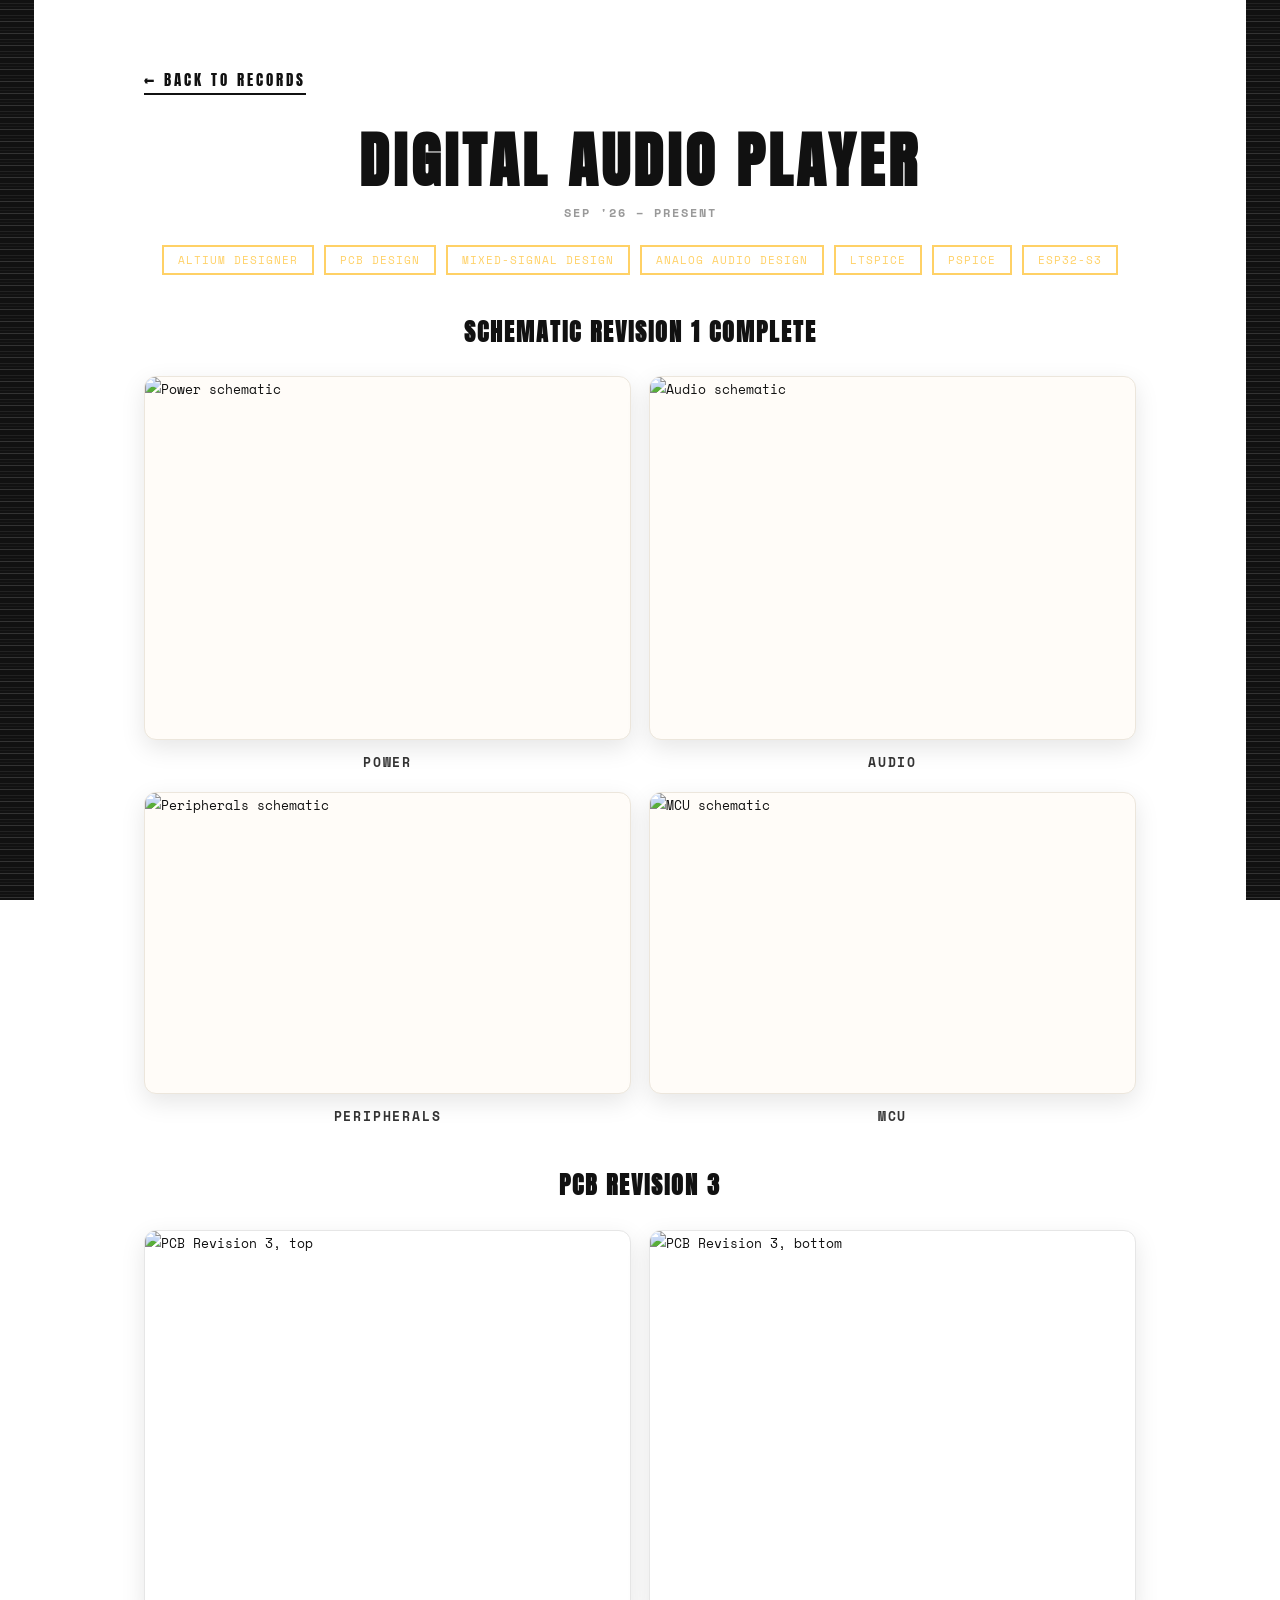
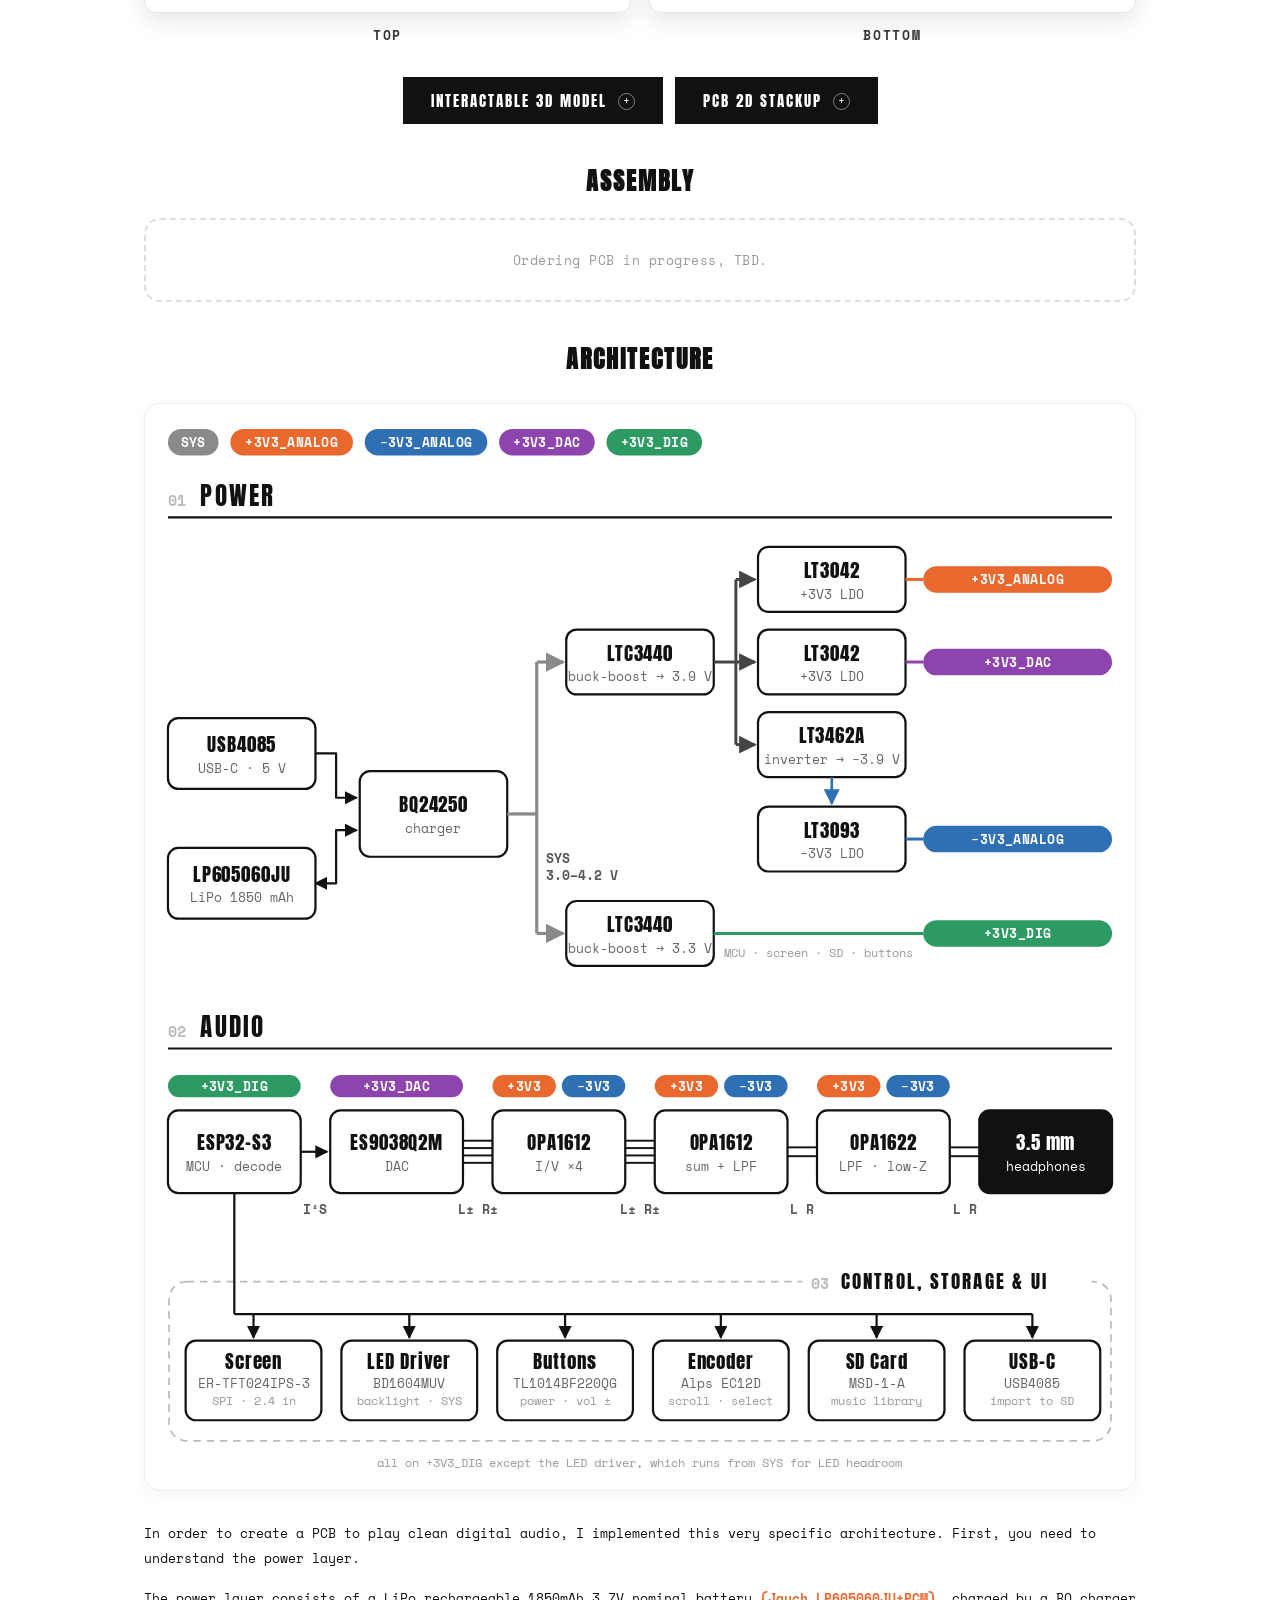
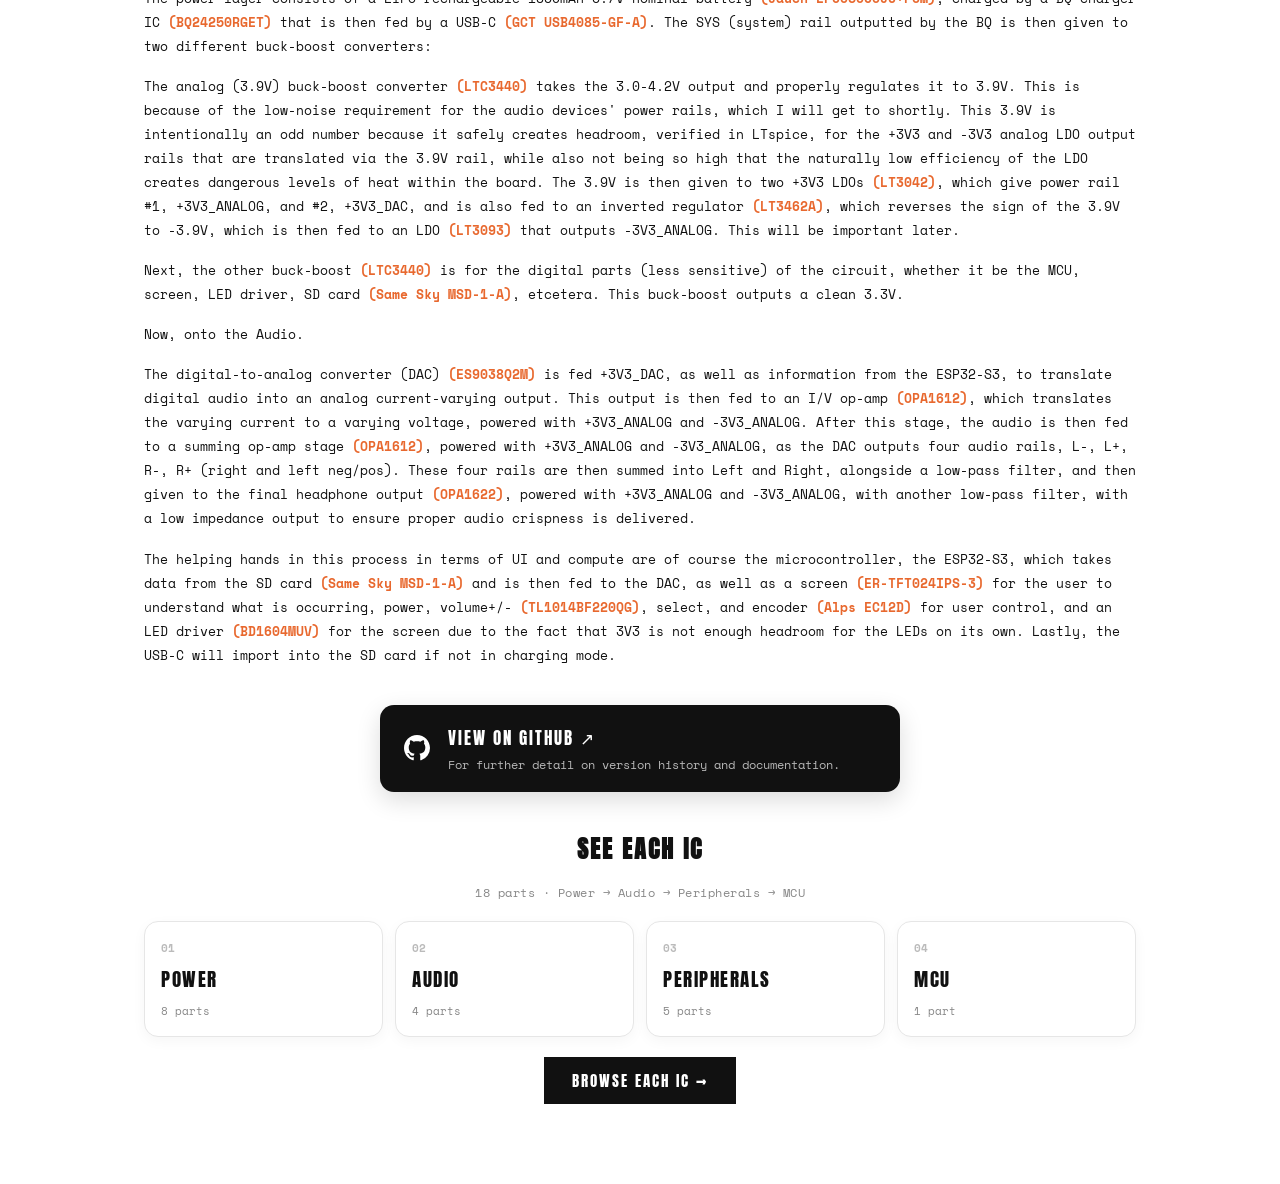
==== digital-audio-player/index.html @ 3ea18590 "Lead the shelf with the Digital Audio Player and update its cover Co-Authored-By: Claude Opus 5.5 (1" ====
<!DOCTYPE html>
<html lang="en">
<head>
<meta charset="UTF-8">
<meta name="viewport" content="width=device-width, initial-scale=1.0">
<title>Digital Audio Player - Alexander Loker</title>
<meta name="description" content="A portable digital audio player designed from scratch: ESP32-S3, ES9038Q2M DAC, discrete analog output stage and a low-noise power tree. Schematic Revision 1 complete.">
<link rel="canonical" href="https://alexloker.com/digital-audio-player">
<meta property="og:type" content="article">
<meta property="og:title" content="Digital Audio Player - Alexander Loker">
<meta property="og:description" content="A portable digital audio player designed from scratch: ESP32-S3, ES9038Q2M DAC, discrete analog output stage and a low-noise power tree. Schematic Revision 1 complete.">
<meta property="og:url" content="https://alexloker.com/digital-audio-player">
<meta property="og:image" content="https://i.imgur.com/CWnLuuk.png">
<meta name="twitter:card" content="summary_large_image">
<link rel="preconnect" href="https://fonts.googleapis.com">
<link rel="preconnect" href="https://fonts.gstatic.com" crossorigin>
<link rel="preconnect" href="https://i.imgur.com">
<link href="https://fonts.googleapis.com/css2?family=Anton&family=Space+Mono:wght@400;700&display=swap" rel="stylesheet">
<link rel="stylesheet" href="/assets/styles.css">
<script defer src="/_vercel/insights/script.js"></script>
<script defer src="/_vercel/speed-insights/script.js"></script>
</head>

<body>
<div class="detail-groove-left"><div class="groove-strip"></div></div>
<div class="detail-groove-right"><div class="groove-strip"></div></div>

<main class="detail-content" id="detail-inner"></main>

<script src="/assets/projects.js"></script>
<script src="/assets/site.js"></script>
<script>renderProjectPage('digital-audio-player');</script>
</body>
</html>
---- assets/styles.css ----
*{margin:0;padding:0;box-sizing:border-box}
  body{background:#fff;font-family:'Space Mono',monospace;overflow-x:hidden}

  /* INTRO */
  #intro-overlay{
    position:fixed;inset:0;z-index:9999;background:#fff;
    display:flex;align-items:center;justify-content:center;overflow:hidden;
    transition:opacity 1.2s ease;
  }
  #intro-overlay.gone{opacity:0;pointer-events:none}

  .crate{
    width:300px;height:200px;position:absolute;top:-350px;
    animation:crateFall 1.1s cubic-bezier(.6,0,.9,.4) forwards;
  }
  .crate-body{
    width:100%;height:100%;border-radius:3px;
    display:flex;align-items:flex-end;justify-content:center;
    position:relative;overflow:hidden;
    background:#1a1a1a;
    border:3px solid #333;
    box-shadow:
      inset 0 0 20px rgba(0,0,0,0.5),
      0 8px 30px rgba(0,0,0,0.6);
  }
  .crate-body::before{
    content:'PORTFOLIO';font-family:'Anton',sans-serif;font-size:18px;
    color:rgba(255,255,255,0.5);letter-spacing:6px;z-index:2;
    padding-bottom:25px;
    text-shadow:0 1px 3px rgba(0,0,0,0.5);
  }
  .crate-spines{
    position:absolute;top:8px;left:8px;right:8px;bottom:55%;
    display:flex;gap:1px;align-items:stretch;z-index:1;
  }
  .crate-spine{
    border-radius:1px 1px 0 0;
    box-shadow:inset -1px 0 0 rgba(0,0,0,0.2), inset 1px 0 0 rgba(255,255,255,0.05);
  }

  @keyframes crateFall{0%{top:-350px;transform:rotate(-2deg)}65%{top:calc(50% - 100px);transform:rotate(0)}75%{top:calc(50% - 115px);transform:rotate(1deg)}85%{top:calc(50% - 100px);transform:rotate(-.5deg)}100%{top:calc(50% - 100px);transform:rotate(0)}}
  .crate.break .crate-body{animation:crateBreak .5s ease forwards}
  @keyframes crateBreak{0%{transform:scale(1);opacity:1}30%{transform:scale(1.05)}100%{transform:scale(1.3) rotate(3deg);opacity:0}}
  .intro-vinyl{position:absolute;width:140px;height:140px;opacity:0;border-radius:50%}
  .intro-vinyl:nth-child(2).fly{animation:ivFly1 .85s cubic-bezier(.25,.46,.45,.94) forwards}
  .intro-vinyl:nth-child(3).fly{animation:ivFly2 .85s cubic-bezier(.25,.46,.45,.94) .04s forwards}
  .intro-vinyl:nth-child(4).fly{animation:ivFly3 .85s cubic-bezier(.25,.46,.45,.94) .08s forwards}
  @keyframes ivFly1{0%{opacity:0;transform:translate(0,0) rotate(0) scale(.2)}100%{opacity:1;transform:translate(-170px,0) rotate(600deg) scale(1)}}
  @keyframes ivFly2{0%{opacity:0;transform:translate(0,0) rotate(0) scale(.2)}100%{opacity:1;transform:translate(0,-20px) rotate(-500deg) scale(1)}}
  @keyframes ivFly3{0%{opacity:0;transform:translate(0,0) rotate(0) scale(.2)}100%{opacity:1;transform:translate(170px,0) rotate(450deg) scale(1)}}

  /* MAIN */
  #main-site{opacity:0;transition:opacity 1s ease;min-height:100vh}
  #main-site.visible{opacity:1}

  .header{padding:30px 60px 12px;position:relative}
  .resume-link{
    display:inline-block;font-family:'Anton',sans-serif;
    font-size:clamp(12px,1.4vw,16px);color:#FF6B35;text-decoration:none;
    letter-spacing:3px;text-transform:uppercase;border:2px solid #FF6B35;
    padding:5px 16px;margin-bottom:14px;transition:all .3s ease;
  }
  .resume-link:hover{background:#FF6B35;color:#fff}
  /* The gallery button IS the IC (U1): fixed box so the SVG footprint aligns to its edges */
  .ic-module{position:absolute;top:30px;right:60px;z-index:5}
  .pcb-gallery-btn{
    position:relative;z-index:2;
    width:170px;height:34px;padding:0;
    display:flex;align-items:center;justify-content:center;
    font-family:'Anton',sans-serif;font-size:15px;
    color:#111;background:#fff;
    letter-spacing:3px;text-transform:uppercase;border:2px solid #111;
    cursor:pointer;transition:all .3s ease;
  }
  .pcb-gallery-btn:hover{background:#111;color:#fff}

  /* Board fragment: bus routing, connector, passives */
  /* temporarily hidden - delete this one line to bring the traces back */
  .pcb-deco{display:none}
  .pcb-deco{
    position:absolute;left:-280px;top:-20px;z-index:1;
    color:#d6c098;pointer-events:none;
    transition:color .35s ease;
  }
  .pcb-deco .silk{
    font-family:'Space Mono',monospace;font-size:7px;
    letter-spacing:.5px;fill:currentColor;
  }
  .ic-module:hover .pcb-deco{color:#a3762f}
  @media(max-width:1150px){.pcb-deco{display:none}}
  @media(max-width:680px){.ic-module{position:static;margin:14px 0 20px}}

  /* INTERNSHIP STRIP */
  /* name on the left, internship chips alongside it on the right */
  .header-row{display:flex;align-items:flex-start;justify-content:space-between;gap:18px 36px}
  .header-titles{flex:1 1 auto;min-width:0}
  /* six across beside the name; a tidy 3 + 3 block once space runs short */
  .internship-strip{display:grid;grid-template-columns:repeat(6,auto);gap:14px;margin:0;flex:0 0 auto;padding-top:4px}
  @media(max-width:1360px){.internship-strip{grid-template-columns:repeat(3,auto)}}
  @media(max-width:1000px){
    .header-row{display:block}
    .internship-strip{justify-content:start;padding-top:0;margin-top:20px}
  }
  .internship-item{display:flex;flex-direction:column;align-items:center;gap:6px}
  .internship-chip{
    width:64px;height:64px;border-radius:10px;background:#111;
    display:flex;align-items:center;justify-content:center;
    box-shadow:0 4px 12px rgba(0,0,0,.15);
  }
  .internship-chip.empty{background:none;border:2px dashed #ddd;box-shadow:none}
  .internship-logo{width:68%;height:auto;display:block}
  .internship-label{font-family:'Space Mono',monospace;font-size:9px;color:#888;letter-spacing:1px;text-transform:uppercase;white-space:nowrap;height:11px}
  @media(max-width:680px){.internship-chip{width:50px;height:50px;border-radius:8px}}

  .name{
    font-family:'Anton',sans-serif;font-size:clamp(48px,8vw,100px);
    color:#F5C518;letter-spacing:4px;text-transform:uppercase;line-height:1;white-space:nowrap;
    text-shadow:2px 2px 0 rgba(0,0,0,.07);
  }
  .subtitle{font-size:clamp(11px,1.5vw,16px);color:#444;margin-top:8px;letter-spacing:1.5px;font-weight:700}

  /* VINYL ROW - album sleeves with the record tucked inside */
  .vinyl-section{display:flex;justify-content:center;padding:60px 20px 60px}
  .vinyl-row{
    --sleeve:250px;                    /* cover size */
    --slide:150px;                     /* how far the record slides out on hover */
    --disc:calc(var(--sleeve)*.9);
    --cue:calc(var(--sleeve)*.12);   /* caption strip under each cover */
    display:flex;gap:36px 34px;align-items:flex-start;justify-content:center;flex-wrap:wrap;
    max-width:100%;
    /* every row ends with one empty slide-out slot, so nudge the covers back to optical centre.
       transform, not margin, so it cannot change wrapping or overflow */
    transform:translateX(calc(var(--slide) / 2));
  }
  /* the wrap permanently reserves the slide-out room, so neighbours never shift or collide mid-animation */
  .vinyl-wrap{position:relative;width:calc(var(--sleeve) + var(--slide));height:calc(var(--sleeve) + var(--cue));pointer-events:none}
  .vinyl-wrap:hover{z-index:10}
  .sleeve-box{position:absolute;left:0;top:0;width:var(--sleeve);height:var(--sleeve);z-index:3}

  /* THE RECORD - slides out from behind the sleeve on hover, click it to open the project */
  .disc-slide{
    position:absolute;z-index:1;pointer-events:auto;cursor:pointer;
    top:calc((var(--sleeve) - var(--disc))/2);left:calc((var(--sleeve) - var(--disc))/2);
    width:var(--disc);height:var(--disc);
    transform:translateX(0);
    transition:transform 1.15s cubic-bezier(.22,.62,.28,1);
  }
  .vinyl-wrap:hover .disc-slide,.vinyl-wrap.is-hovered .disc-slide{transform:translateX(var(--slide))}
  .disc-cue{
    position:absolute;left:0;top:var(--sleeve);width:var(--sleeve);height:var(--cue);
    display:flex;align-items:center;justify-content:center;
    font-family:'Space Mono',monospace;font-size:calc(var(--sleeve)*.038);letter-spacing:2px;
    text-transform:uppercase;color:#a5a5a5;pointer-events:none;
    transition:color .35s ease;
  }
  .vinyl-wrap:hover .disc-cue,.vinyl-wrap.is-hovered .disc-cue{color:#111}

  /* SLEEVE - shared parts */
  .sleeve{
    position:absolute;inset:0;overflow:hidden;pointer-events:auto;cursor:pointer;
    background:#EFE9DE;
    box-shadow:0 10px 26px rgba(0,0,0,.2),0 2px 6px rgba(0,0,0,.12),inset 0 0 0 1px rgba(0,0,0,.14);
    transition:transform .5s cubic-bezier(.22,.61,.36,1),box-shadow .5s ease;
  }
  .vinyl-wrap:hover .sleeve,.vinyl-wrap.is-hovered .sleeve{transform:translateY(-7px);box-shadow:0 20px 42px rgba(0,0,0,.3),0 3px 10px rgba(0,0,0,.16),inset 0 0 0 1px rgba(0,0,0,.16)}
  /* the cover and the record are both links to the project's own page */
  .sleeve,.disc-slide{text-decoration:none;color:inherit}
  .sleeve:focus-visible,.disc-slide:focus-visible{outline:3px solid #FF6B35;outline-offset:4px}
  .sleeve>*{position:absolute}
  .sleeve-art{background-color:#141414;background-size:cover;background-position:center;z-index:1}
  .sleeve-plate{display:flex;flex-direction:column;z-index:3}
  .sleeve-title{font-family:'Anton',sans-serif;text-transform:uppercase;line-height:.95;letter-spacing:.5px;font-size:calc(var(--sleeve)*.1);color:var(--ink);text-shadow:var(--ink-shadow)}
  .sleeve-meta{display:flex;align-items:baseline;gap:.5em;font-family:'Space Mono',monospace;text-transform:uppercase;letter-spacing:1.6px;font-size:calc(var(--sleeve)*.035);color:var(--ink-soft);text-shadow:var(--ink-shadow)}
  .sleeve-date{font-size:inherit;letter-spacing:inherit;white-space:nowrap}
  .sleeve-cat{z-index:4;font-family:'Space Mono',monospace;text-transform:uppercase;font-size:calc(var(--sleeve)*.031);letter-spacing:1.2px;color:var(--ink-faint);text-shadow:var(--ink-shadow)}
  .sleeve-grain{inset:0;z-index:5;pointer-events:none;opacity:.3;mix-blend-mode:multiply;background-image:url("data:image/svg+xml,%3Csvg viewBox='0 0 256 256' xmlns='http://www.w3.org/2000/svg'%3E%3Cfilter id='n'%3E%3CfeTurbulence type='fractalNoise' baseFrequency='0.85' numOctaves='4' stitchTiles='stitch'/%3E%3C/filter%3E%3Crect width='100%25' height='100%25' filter='url(%23n)' opacity='0.55'/%3E%3C/svg%3E");background-size:150px 150px}
  .sleeve-gloss{
    inset:0;z-index:6;pointer-events:none;
    background:
      linear-gradient(90deg,rgba(0,0,0,.3) 0,rgba(0,0,0,.1) 2.5%,rgba(255,255,255,.07) 6%,rgba(0,0,0,0) 15%),
      linear-gradient(270deg,rgba(0,0,0,.18) 0,rgba(0,0,0,0) 7%),
      linear-gradient(180deg,rgba(255,255,255,.05),rgba(0,0,0,.07));
  }

  /* Every cover is the photograph, full bleed. The type sits over it on a soft
     scrim, always in the lower part of the frame so it stays clear of the
     WET / *WIP corner badges and keeps the image itself unobstructed. */
  .sleeve-art{inset:0}
  .sleeve{
    --ink:#fff;--ink-soft:rgba(255,255,255,.88);--ink-faint:rgba(255,255,255,.74);
    --ink-shadow:0 1px 12px rgba(0,0,0,.55);
    --scrim-bottom:linear-gradient(to top,rgba(0,0,0,.9) 0%,rgba(0,0,0,.74) 30%,rgba(0,0,0,.32) 55%,rgba(0,0,0,0) 80%);
    --scrim-left:linear-gradient(to right,rgba(0,0,0,.9) 0%,rgba(0,0,0,.56) 42%,rgba(0,0,0,0) 80%);
    --scrim-centre:linear-gradient(to top,rgba(0,0,0,0) 20%,rgba(0,0,0,.72) 34%,rgba(0,0,0,.72) 62%,rgba(0,0,0,0) 76%);
  }
  .sleeve.tone-light{
    --ink:#131313;--ink-soft:rgba(0,0,0,.7);--ink-faint:rgba(0,0,0,.5);
    --ink-shadow:0 1px 10px rgba(255,255,255,.7);
    --scrim-bottom:linear-gradient(to top,rgba(255,255,255,.94) 0%,rgba(255,255,255,.82) 30%,rgba(255,255,255,.38) 55%,rgba(255,255,255,0) 80%);
    --scrim-left:linear-gradient(to right,rgba(255,255,255,.94) 0%,rgba(255,255,255,.62) 42%,rgba(255,255,255,0) 80%);
    --scrim-centre:linear-gradient(to top,rgba(255,255,255,0) 20%,rgba(255,255,255,.86) 34%,rgba(255,255,255,.86) 62%,rgba(255,255,255,0) 76%);
  }

  /* 1 - lower left */
  .sv-block .sleeve-plate{left:0;right:0;bottom:0;padding:30% 8% 7%;justify-content:flex-end;align-items:flex-start;gap:.45em;background:var(--scrim-bottom)}
  .sv-block .sleeve-title{font-size:calc(var(--sleeve)*.112);border-left:calc(var(--sleeve)*.015) solid var(--c);padding-left:.26em}
  .sv-block .sleeve-cat{bottom:7.4%;right:7%}

  /* 2 - lower right */
  .sv-window .sleeve-plate{left:0;right:0;bottom:0;padding:30% 8% 7%;justify-content:flex-end;align-items:flex-end;text-align:right;gap:.45em;background:var(--scrim-bottom)}
  .sv-window .sleeve-title{font-size:calc(var(--sleeve)*.105);border-right:calc(var(--sleeve)*.015) solid var(--c);padding-right:.26em}
  .sv-window .sleeve-cat{bottom:7.4%;left:7%}

  /* 3 - lower centre */
  .sv-split .sleeve-plate{left:0;right:0;bottom:0;padding:32% 8% 7.5%;justify-content:flex-end;align-items:center;text-align:center;gap:.5em;background:var(--scrim-bottom)}
  .sv-split .sleeve-title{font-size:calc(var(--sleeve)*.1)}
  .sv-split .sleeve-cat{bottom:7.5%;right:7%}

  /* 4 - struck across the middle */
  .sv-band .sleeve-plate{inset:0;padding:14% 9%;justify-content:center;align-items:center;text-align:center;gap:.55em;background:var(--scrim-centre)}
  .sv-band .sleeve-title{font-size:calc(var(--sleeve)*.1);border-top:2px solid var(--c);border-bottom:2px solid var(--c);padding:.2em 0}
  .sv-band .sleeve-cat{bottom:6.5%;right:6.5%}

  /* 5 - spine, reading up the left edge */
  .sv-frame .sleeve-plate{left:0;top:0;bottom:0;width:52%;padding:9% 0 7.5% 7.5%;justify-content:flex-end;align-items:flex-start;gap:.75em;background:var(--scrim-left)}
  .sv-frame .sleeve-title{writing-mode:vertical-rl;transform:rotate(180deg);font-size:calc(var(--sleeve)*.1);max-height:66%}
  .sv-frame .sleeve-cat{bottom:7.5%;right:7%}

  /* 6 - boxed, lower left */
  .sv-stamp .sleeve-plate{left:0;right:0;bottom:0;padding:30% 8% 7%;justify-content:flex-end;align-items:flex-start;gap:.55em;background:var(--scrim-bottom)}
  .sv-stamp .sleeve-title{font-size:calc(var(--sleeve)*.085);border:1px solid var(--ink-faint);padding:.32em .62em}
  .sv-stamp .sleeve-cat{bottom:7.4%;right:7%}

  /* stand-in cover art, used until a photo is set on the project (proj.cover) */
  .ph-block{background:radial-gradient(circle at 68% 30%,var(--c) 0 26%,transparent 26.5%),repeating-linear-gradient(45deg,rgba(255,255,255,.05) 0 6px,transparent 6px 14px),linear-gradient(150deg,#242428,#0f0f12)}
  .ph-window{background:repeating-radial-gradient(circle at 50% 50%,var(--c) 0 3px,#16161a 3px 11px)}
  .ph-split{background:linear-gradient(115deg,transparent 0 38%,var(--c) 38% 46%,transparent 46%),linear-gradient(115deg,transparent 0 58%,rgba(255,255,255,.14) 58% 62%,transparent 62%),linear-gradient(200deg,#1d1d22,#101014)}
  .ph-band{background:radial-gradient(circle at 50% 64%,var(--c) 0 17%,transparent 17.5%),repeating-linear-gradient(0deg,rgba(255,255,255,.07) 0 1px,transparent 1px 9px),repeating-linear-gradient(90deg,rgba(255,255,255,.07) 0 1px,transparent 1px 9px),linear-gradient(180deg,#191920,#0d0d10)}
  .ph-frame{background:linear-gradient(0deg,var(--c) 0 32%,transparent 32%),radial-gradient(circle at 3px 3px,rgba(255,255,255,.18) 0 2px,transparent 2.5px) 0 0/12px 12px,linear-gradient(160deg,#26262c,#131317)}
  .ph-stamp{background:radial-gradient(circle at 50% 45%,var(--c) 0 12%,rgba(0,0,0,.8) 58%),repeating-conic-gradient(from 0deg at 50% 50%,rgba(255,255,255,.05) 0 6deg,transparent 6deg 12deg),#0c0c0f}

  .wet-badge{
    position:absolute;top:6px;right:8px;z-index:15;
    background:#111;color:#fff;font-family:'Anton',sans-serif;
    font-size:10px;letter-spacing:1.5px;padding:4px 10px;
    border-radius:3px;transform:rotate(6deg);
    box-shadow:0 2px 8px rgba(0,0,0,.35);pointer-events:none;
  }

  .wip-badge{
    position:absolute;top:6px;left:8px;z-index:15;
    background:#FF6B35;color:#fff;font-family:'Anton',sans-serif;
    font-size:10px;letter-spacing:1.5px;padding:4px 10px;
    border-radius:3px;transform:rotate(-6deg);
    box-shadow:0 2px 8px rgba(0,0,0,.35);pointer-events:none;
  }

  /* LOCK GATE */
  .lock-gate{text-align:center;padding:50px 20px 30px;max-width:420px;margin:0 auto}
  .lock-gate-wip{font-family:'Anton',sans-serif;font-size:56px;letter-spacing:6px;color:#ddd;margin-bottom:28px}
  .lock-gate-form{display:flex;gap:10px;justify-content:center;flex-wrap:wrap}
  .lock-gate-input{
    padding:10px 14px;background:transparent;border:2px solid #ccc;border-radius:0;
    font-family:'Space Mono',monospace;font-size:13px;letter-spacing:1px;text-align:center;
    outline:none;transition:border-color .2s;
  }
  .lock-gate-input:focus{border-color:#111}
  .lock-gate-btn{
    font-family:'Anton',sans-serif;font-size:13px;letter-spacing:2px;text-transform:uppercase;
    background:#111;color:#fff;border:none;padding:10px 24px;cursor:pointer;transition:background .3s;
  }
  .lock-gate-btn:hover{background:#333}
  .lock-gate-error{margin-top:14px;font-size:11px;color:#e63946;opacity:0;transition:opacity .3s;letter-spacing:1px}
  .lock-gate-error.show{opacity:1}

  .feature-list p{margin-bottom:10px;font-size:12.5px}
  .detail-body code{background:rgba(0,0,0,.06);padding:1px 6px;border-radius:4px;font-size:11.5px}
  .nda-blur{filter:blur(7px) grayscale(.2);user-select:none}
  .video-slot{
    border:2px dashed #ddd;border-radius:12px;padding:70px 20px;margin-bottom:28px;
    text-align:center;color:#aaa;font-family:'Space Mono',monospace;
    font-size:12px;letter-spacing:2px;text-transform:uppercase;
  }

  /* PCB GALLERY */
  #pcb-gallery{position:fixed;inset:0;background:#fff;z-index:1050;display:none;overflow-y:auto}
  #pcb-gallery.open{display:block;animation:detailIn .5s ease forwards}
  .pcb-gallery-content{max-width:760px;margin:0 auto;padding:60px 80px 100px}
  .pcb-slide-title{font-family:'Anton',sans-serif;font-size:clamp(28px,5vw,48px);color:#111;letter-spacing:3px;text-transform:uppercase;text-align:center;margin-bottom:8px;line-height:1.1}
  .pcb-slide-date{font-family:'Space Mono',monospace;font-size:12px;color:#999;letter-spacing:1.5px;text-transform:uppercase;text-align:center;margin-bottom:28px}
  .pcb-slide-desc{font-family:'Space Mono',monospace;font-size:13.5px;line-height:1.85;color:#333;text-align:center;max-width:600px;margin:0 auto 30px}
  .pcb-slide-placeholder{font-family:'Anton',sans-serif;font-size:clamp(36px,7vw,64px);color:#ddd;letter-spacing:4px;text-transform:uppercase;text-align:center;padding:120px 20px}
  .pcb-slide-fade{animation:pcbFadeIn .45s ease forwards}
  @keyframes pcbFadeIn{from{opacity:0;transform:translateX(24px)}to{opacity:1;transform:translateX(0)}}

  .pcb-gallery-arrow{
    position:fixed;top:50%;transform:translateY(-50%);z-index:1060;
    width:56px;height:56px;border-radius:0;border:none;background:none;
    color:#ccc;cursor:pointer;padding:0;
    display:none;align-items:center;justify-content:center;
    transition:color .25s ease,transform .25s ease;
  }
  .pcb-gallery-arrow:hover{color:#999;transform:translateY(-50%) scale(1.1)}
  .pcb-gallery-arrow-left{left:24px}
  .pcb-gallery-arrow-right{right:24px}

  .pcb-gallery-dots{position:fixed;left:0;right:0;bottom:26px;z-index:1060;display:none;gap:8px;justify-content:center;pointer-events:none}
  .pcb-gallery-dot{width:7px;height:7px;border-radius:50%;background:#ddd;transition:background .3s ease}
  .pcb-gallery-dot.active{background:#111}

  @media(max-width:680px){
    .pcb-gallery-content{padding:50px 30px 80px}
    .pcb-gallery-arrow{width:42px;height:42px}
    .pcb-gallery-arrow svg{width:26px;height:26px}
    .pcb-gallery-arrow-left{left:12px}
    .pcb-gallery-arrow-right{right:12px}
  }

  .vinyl{
    width:100%;height:100%;border-radius:50%;position:relative;
    background:radial-gradient(circle,#2a2a2a 0%,#1a1a1a 20%,#222 21%,#1a1a1a 40%,#222 41%,#1a1a1a 60%,#252525 61%,#1a1a1a 80%,#222 81%,#1a1a1a 100%);
    box-shadow:0 10px 28px rgba(0,0,0,.22),0 4px 20px rgba(0,0,0,.4),inset 0 0 80px rgba(0,0,0,.6),inset 0 0 4px rgba(255,255,255,.05);
    overflow:hidden;transition:box-shadow .3s ease;will-change:transform;
  }
  .vinyl-wrap:hover .vinyl{box-shadow:0 14px 38px rgba(0,0,0,.35),0 4px 20px rgba(0,0,0,.4),inset 0 0 80px rgba(0,0,0,.6),inset 0 0 4px rgba(255,255,255,.05)}
  .vinyl::before{content:'';position:absolute;inset:0;border-radius:50%;background:repeating-radial-gradient(circle at center,transparent 0px,transparent 1.5px,rgba(255,255,255,.035) 1.8px,transparent 2.2px);z-index:1}
  .vinyl::after{content:'';position:absolute;top:-60%;left:-60%;width:220%;height:220%;background:conic-gradient(from 0deg,transparent 0deg,rgba(255,255,255,.03) 15deg,rgba(255,255,255,.07) 30deg,transparent 45deg,transparent 150deg,rgba(255,255,255,.04) 165deg,rgba(255,255,255,.08) 180deg,transparent 195deg,transparent 360deg);z-index:2;pointer-events:none}
  .vinyl-grain{position:absolute;inset:0;border-radius:50%;z-index:2;opacity:.4;mix-blend-mode:overlay;pointer-events:none;background-image:url("data:image/svg+xml,%3Csvg viewBox='0 0 256 256' xmlns='http://www.w3.org/2000/svg'%3E%3Cfilter id='n'%3E%3CfeTurbulence type='fractalNoise' baseFrequency='0.9' numOctaves='4' stitchTiles='stitch'/%3E%3C/filter%3E%3Crect width='100%25' height='100%25' filter='url(%23n)' opacity='0.5'/%3E%3C/svg%3E");background-size:128px 128px}
  .vinyl-rim{position:absolute;inset:0;border-radius:50%;border:3px solid rgba(40,40,40,.8);box-shadow:inset 0 0 8px rgba(0,0,0,.5);z-index:3;pointer-events:none}
  .vinyl-label{position:absolute;top:50%;left:50%;transform:translate(-50%,-50%);width:42%;height:42%;border-radius:50%;z-index:4;display:flex;flex-direction:column;align-items:center;justify-content:center;text-align:center;overflow:hidden}
  .vinyl-label-bg{position:absolute;inset:0;border-radius:50%}
  .vinyl-label-grain{position:absolute;inset:0;border-radius:50%;opacity:.15;pointer-events:none;background-image:url("data:image/svg+xml,%3Csvg viewBox='0 0 256 256' xmlns='http://www.w3.org/2000/svg'%3E%3Cfilter id='n'%3E%3CfeTurbulence type='fractalNoise' baseFrequency='1.2' numOctaves='3' stitchTiles='stitch'/%3E%3C/filter%3E%3Crect width='100%25' height='100%25' filter='url(%23n)' opacity='0.6'/%3E%3C/svg%3E");background-size:100px 100px}
  .vinyl-label-ring{position:absolute;top:8%;left:8%;right:8%;bottom:8%;border-radius:50%;border:1px solid rgba(0,0,0,.12);pointer-events:none}
  .vinyl-label-text{position:relative;z-index:5;font-family:'Anton',sans-serif;font-size:calc(var(--disc)*.068);color:#111;letter-spacing:2px;text-transform:uppercase;line-height:1.15}
  .vinyl-label-sub{position:relative;z-index:5;font-family:'Space Mono',monospace;font-size:calc(var(--disc)*.027);color:rgba(0,0,0,.5);letter-spacing:1px;text-transform:uppercase;margin-top:3px}
  .vinyl-label-top{position:absolute;top:calc(var(--disc)*.048);z-index:5;font-family:'Space Mono',monospace;font-size:calc(var(--disc)*.023);color:rgba(0,0,0,.35);letter-spacing:2px;text-transform:uppercase}
  .vinyl-label-bottom{position:absolute;bottom:calc(var(--disc)*.04);z-index:5;font-family:'Space Mono',monospace;font-size:calc(var(--disc)*.021);color:rgba(0,0,0,.3);letter-spacing:1px;text-transform:uppercase}
  .vinyl-label-side{position:absolute;top:calc(var(--disc)*.048);right:calc(var(--disc)*.056);z-index:5;font-family:'Anton',sans-serif;font-size:calc(var(--disc)*.038);color:rgba(0,0,0,.22)}
  .vinyl-hole{position:absolute;top:50%;left:50%;transform:translate(-50%,-50%);width:calc(var(--disc)*.045);height:calc(var(--disc)*.045);background:#fff;border-radius:50%;z-index:6;box-shadow:0 0 0 2px #444,0 0 3px rgba(0,0,0,.4)}

  /* WHY VINYL */
  .archive-section{text-align:center;padding:0 20px 10px}
  .archive-content{display:none;justify-content:center;padding:44px 0 20px}
  .archive-content.open{display:flex;animation:fadeUp .5s ease}
  .why-vinyl-section{text-align:center;padding:20px 40px 80px}
  .why-vinyl-btn{font-family:'Anton',sans-serif;font-size:16px;letter-spacing:3px;color:#888;text-transform:uppercase;background:none;border:2px solid #ccc;padding:10px 28px;cursor:pointer;transition:all .3s ease;border-radius:0}
  .why-vinyl-btn:hover{color:#111;border-color:#111}
  .why-vinyl-content{max-width:640px;margin:30px auto 0;text-align:center;display:none;font-size:14px;line-height:1.9;color:#444}
  .why-vinyl-content.open{display:block;animation:fadeUp .5s ease}
  @keyframes fadeUp{from{opacity:0;transform:translateY(15px)}to{opacity:1;transform:translateY(0)}}

  /* DETAIL */
  #project-detail{position:fixed;inset:0;background:#fff;z-index:1000;display:none;overflow-y:auto}
  #project-detail.open{display:block;animation:detailIn .5s ease forwards}
  @keyframes detailIn{from{opacity:0;transform:translateY(30px)}to{opacity:1;transform:translateY(0)}}
  .detail-groove-left,.detail-groove-right{position:fixed;top:0;bottom:0;width:34px;z-index:1200;overflow:hidden;background:#111}
  .detail-groove-left{left:0}
  .detail-groove-right{right:0}
  .groove-strip{
    width:100%;height:300%;
    background:repeating-linear-gradient(180deg,
      #111 0px, #111 3px,
      #222 3px, #222 4.5px,
      #111 4.5px, #111 6px,
      #1a1a1a 6px, #1a1a1a 7px,
      #111 7px, #111 9px,
      #333 9px, #333 10px,
      #111 10px, #111 12px
    );
  }
  .detail-groove-left .groove-strip{animation:grooveDown 20s linear infinite}
  .detail-groove-right .groove-strip{animation:grooveUp 20s linear infinite}
  @keyframes grooveDown{from{transform:translateY(-66.66%)}to{transform:translateY(0)}}
  @keyframes grooveUp{from{transform:translateY(0)}to{transform:translateY(-66.66%)}}

  .detail-content{max-width:800px;margin:0 auto;padding:60px 80px 80px}
  .detail-back{font-family:'Anton',sans-serif;font-size:15px;letter-spacing:3px;color:#111;cursor:pointer;border:none;background:none;padding:8px 0;margin-bottom:30px;display:inline-block;text-transform:uppercase;position:relative}
  .detail-back::after{content:'';position:absolute;bottom:4px;left:0;width:100%;height:2px;background:#111;transition:width .3s ease}
  .detail-back:hover::after{width:35%}
  .detail-title{font-family:'Anton',sans-serif;font-size:clamp(32px,5.5vw,60px);color:#111;letter-spacing:4px;text-transform:uppercase;margin-bottom:24px;line-height:1.05;text-align:center}
  .detail-dates{font-family:'Space Mono',monospace;font-size:12px;font-weight:700;letter-spacing:2px;text-transform:uppercase;color:#999;text-align:center;margin:-12px 0 0}
  .detail-dates + .detail-note{margin-top:10px}
  .detail-note{font-family:'Space Mono',monospace;font-size:12px;line-height:1.7;color:#888;font-style:italic;text-align:center;max-width:560px;margin:-14px auto 0}
  .detail-body{font-family:'Space Mono',monospace;font-size:13px;line-height:1.85;color:#111}
  .detail-body p{margin-bottom:16px}
  .detail-body h3{font-family:'Anton',sans-serif;font-size:24px;color:#111;letter-spacing:2px;text-transform:uppercase;margin:35px 0 14px;text-align:center}
  .detail-body h4{font-family:'Space Mono',monospace;font-size:14px;font-weight:700;color:#666;margin:22px 0 10px;letter-spacing:1px}
  .detail-body img{max-width:100%;border-radius:12px;margin:18px 0;box-shadow:0 8px 24px rgba(0,0,0,.12)}
  .detail-body iframe{width:100%;height:420px;border:none;border-radius:12px;margin:20px 0;box-shadow:0 8px 24px rgba(0,0,0,.12)}
  .detail-body video{width:100%;height:auto;display:block;border-radius:12px;margin:20px 0;box-shadow:0 8px 24px rgba(0,0,0,.12);background:#000}
  .detail-body a{color:#FF6B35;text-decoration:underline}
  .detail-tags{display:flex;gap:10px;flex-wrap:wrap;margin-top:24px;justify-content:center}
  .detail-tag{font-family:'Space Mono',monospace;font-size:11px;letter-spacing:1px;padding:5px 14px;border:2px solid currentColor;text-transform:uppercase;color:inherit}
  .detail-img-row{display:flex;gap:16px;justify-content:center;flex-wrap:wrap;margin:20px 0}
  .detail-img-row img{width:calc(50% - 8px);min-width:240px;border-radius:12px;box-shadow:0 8px 24px rgba(0,0,0,.12)}
  .detail-img-row-3{display:flex;gap:14px;justify-content:center;flex-wrap:wrap;margin:20px 0}
  .detail-img-row-3 img{width:calc(33.333% - 10px);min-width:150px;border-radius:12px;box-shadow:0 8px 24px rgba(0,0,0,.12)}
  .detail-img-trio{display:flex;gap:14px;justify-content:center;flex-wrap:wrap;margin:22px 0 28px}
  .detail-img-trio figure{margin:0;flex:1 1 0;min-width:150px}
  .detail-img-trio img{
    width:100%;aspect-ratio:3/4;object-fit:contain;margin:0;
    background:#fafafa;border-radius:12px;box-shadow:0 8px 24px rgba(0,0,0,.12);
  }
  .detail-img-trio figcaption{
    margin-top:9px;text-align:center;font-family:'Space Mono',monospace;
    font-size:10.5px;letter-spacing:1.5px;text-transform:uppercase;color:#999;
  }
  .zoomable{cursor:zoom-in;transition:opacity .2s ease}
  .zoomable:hover{opacity:.88}

  /* LIGHTBOX */
  #lightbox{
    display:none;position:fixed;inset:0;background:rgba(0,0,0,.88);
    z-index:5000;align-items:center;justify-content:center;cursor:zoom-out;padding:40px;
  }
  #lightbox.open{display:flex}
  #lightbox-img{max-width:90vw;max-height:90vh;object-fit:contain;border-radius:4px;box-shadow:0 20px 60px rgba(0,0,0,.5);cursor:default;display:block}
  .subassembly-btn{display:inline-block;margin-top:20px;font-family:'Anton',sans-serif;font-size:15px;letter-spacing:2px;text-transform:uppercase;color:#fff;background:#111;padding:12px 28px;cursor:pointer;border:none;transition:all .3s ease}
  .subassembly-btn:hover{background:#333}
  .subassembly-btn .btn-toggle-x{
    display:inline-flex;align-items:center;justify-content:center;
    width:17px;height:17px;margin-left:11px;vertical-align:middle;
    border:1px solid rgba(255,255,255,.45);border-radius:50%;
    font-family:'Space Mono',monospace;font-size:11px;line-height:1;letter-spacing:0;
    transition:background .3s ease,border-color .3s ease;
  }
  .subassembly-btn .btn-toggle-x::before{content:'+'}
  .subassembly-btn.is-open .btn-toggle-x::before{content:'\2715'}
  .subassembly-btn:hover .btn-toggle-x{background:rgba(255,255,255,.18);border-color:rgba(255,255,255,.8)}
  /* four PCB layers, collapsed behind a button; each square opens in the lightbox */
  .pcb-layer-grid{display:grid;grid-template-columns:repeat(2,1fr);gap:20px;margin:4px 0 10px}
  .pcb-layer-grid figure{margin:0;display:flex;flex-direction:column;height:100%}
  .pcb-layer-grid img{width:100%;display:block;border-radius:12px;background:#fff;box-shadow:0 8px 24px rgba(0,0,0,.12)}
  .pcb-layer-grid figcaption{font-family:'Space Mono',monospace;font-size:11px;letter-spacing:1.5px;text-transform:uppercase;color:#888;text-align:center;margin-top:auto;padding-top:9px}
  @media(max-width:680px){.pcb-layer-grid{grid-template-columns:1fr;gap:16px}}

  .sub-section{margin:30px 0}
  .sub-section h4{font-family:'Anton',sans-serif;font-size:18px;color:#111;letter-spacing:2px;text-transform:uppercase;margin:14px 0 8px}

  /* DECORATIONS */
  .circuit-draw{stroke-dasharray:500;stroke-dashoffset:500;animation:drawLine 3s ease forwards}
  .circuit-dot{opacity:0;animation:dotAppear .4s ease forwards;animation-delay:1.5s}
  @keyframes drawLine{to{stroke-dashoffset:0}}
  @keyframes dotAppear{to{opacity:1}}

  .gear-spin{animation:gearCW 16s linear infinite}
  .gear-spin-reverse{animation:gearCCW 10s linear infinite}
  @keyframes gearCW{to{transform:rotate(360deg)}}
  @keyframes gearCCW{to{transform:rotate(-360deg)}}

  #gear-canvas{transition:opacity .3s ease}

  .binary-fade{opacity:0;animation:binaryIn 1.5s ease forwards}
  @keyframes binaryIn{0%{opacity:0;transform:translateY(6px)}100%{opacity:1;transform:translateY(0)}}

  @media(max-width:960px){.vinyl-row{--sleeve:212px;--slide:124px;gap:30px 26px}.deco-circuit,.deco-binary{display:none}#gear-container{display:none}}
  @media(max-width:680px){.header{padding:25px 25px 10px}.vinyl-row{--sleeve:158px;--slide:86px;gap:26px 18px}.vinyl-label-sub,.vinyl-label-top,.vinyl-label-bottom{display:none}.detail-content{padding:50px 60px}.detail-groove-left,.detail-groove-right{width:22px}}
  /* no hover on touch, so the record sits half out and stays tappable */
  @media(hover:none){.disc-slide{transform:translateX(calc(var(--slide)*.62))}}

  /* ============ DIGITAL AUDIO PLAYER ============ */
  /* blank grey work-in-progress cover; the title sits straight on the grey, no scrim */
  .ph-wip{background:linear-gradient(160deg,#cfcfcf,#b4b4b4)}
  .ph-wip::after{
    content:'W.I.P';position:absolute;left:0;right:0;top:24%;text-align:center;
    font-family:'Anton',sans-serif;font-size:calc(var(--sleeve)*.24);letter-spacing:.06em;line-height:1;
    color:rgba(255,255,255,.88);text-shadow:0 1px 0 rgba(0,0,0,.08);
  }
  .sleeve.art-wip{--ink:#2a2a2a;--ink-soft:rgba(0,0,0,.6);--ink-faint:rgba(0,0,0,.45);--ink-shadow:none;--scrim-bottom:none}

  /* schematic paper colour, so letterboxing around an image reads as part of the sheet */
  .dap-quad, .ic-card{--paper:#fffcf8}

  /* the four overall sheets, 2 x 2; each image keeps its own aspect ratio */
  .dap-quad{display:grid;grid-template-columns:repeat(2,minmax(0,1fr));gap:18px;margin:22px 0 10px}
  .dap-quad figure{margin:0;display:flex;flex-direction:column}
  .dap-quad figure img, .dap-quad > img{
    flex:1 1 auto;width:100%;height:auto;min-height:0;object-fit:contain;display:block;margin:0;
    background:var(--paper);border:1px solid #ece6dc;border-radius:12px;box-shadow:0 8px 24px rgba(0,0,0,.1);
  }
  .dap-quad figcaption{font-family:'Space Mono',monospace;font-size:11px;letter-spacing:1.5px;text-transform:uppercase;color:#888;text-align:center;padding-top:9px}
  @media(max-width:560px){.dap-quad{grid-template-columns:1fr}}

  .dap-placeholder{
    border:2px dashed #ddd;border-radius:16px;padding:44px 20px;text-align:center;
    font-family:'Anton',sans-serif;font-size:22px;letter-spacing:4px;text-transform:uppercase;color:#cfcfcf;
  }

  .detail-body a.dap-github{
    display:flex;align-items:center;gap:18px;margin:38px auto 0;max-width:520px;padding:18px 24px;
    background:#111;color:#fff;text-decoration:none;border-radius:14px;
    box-shadow:0 8px 24px rgba(0,0,0,.14);transition:transform .25s ease,background .25s ease;
  }
  .detail-body a.dap-github:hover{background:#262626;transform:translateY(-2px)}
  .dap-github svg{flex:none}
  .dap-github-text{display:flex;flex-direction:column;gap:2px}
  .dap-github-title{font-family:'Anton',sans-serif;font-size:17px;letter-spacing:2px;text-transform:uppercase}
  .dap-github-sub{font-size:12px;line-height:1.5;color:rgba(255,255,255,.7)}

  /* See Each IC */
  .ic-card{border:1px solid #eee;border-radius:16px;padding:20px 22px 6px;margin:0 0 20px;background:#fff;box-shadow:0 4px 16px rgba(0,0,0,.04)}
  .ic-card-title{font-family:'Anton',sans-serif;font-size:19px;font-weight:400;letter-spacing:1.5px;text-transform:uppercase;color:#111;margin:0 0 14px;line-height:1.2}
  .ic-card-part{color:#999}
  /* two panes side by side: the schematic sets the row height from its own aspect ratio,
     the footprint pane stretches to match */
  .ic-card-panes{display:grid;grid-template-columns:repeat(2,minmax(0,1fr));gap:14px}
  .ic-pane{margin:0;display:flex;flex-direction:column}
  .ic-pane img, .ic-pane-empty{
    flex:1;width:100%;display:block;margin:0;min-height:150px;
    background:var(--paper);border:1px solid #ece6dc;border-radius:10px;box-shadow:none;
  }
  .ic-pane img{height:auto;object-fit:contain}
  .ic-pane-empty{
    display:flex;align-items:center;justify-content:center;text-align:center;
    border-style:dashed;border-color:#ddd;background:#fafafa;
    font-family:'Anton',sans-serif;font-size:15px;letter-spacing:2.5px;line-height:1.5;text-transform:uppercase;color:#c8c8c8;
  }
  .ic-pane figcaption{font-family:'Space Mono',monospace;font-size:10.5px;letter-spacing:1.5px;text-transform:uppercase;color:#999;text-align:center;padding-top:8px}
  .detail-body .ic-card-desc{font-size:12.5px;line-height:1.8;color:#333;margin:14px 0 14px}
  @media(max-width:560px){.ic-card{padding:16px 14px 4px}.ic-card-panes{grid-template-columns:1fr}.ic-pane-empty{min-height:110px}}

  /* LIGHTBOX ZOOM: scroll or click to zoom, drag to pan */
  #lightbox{overflow:hidden}
  #lightbox-img{transform-origin:0 0;will-change:transform;user-select:none;-webkit-user-drag:none;touch-action:none;cursor:zoom-in}
  #lightbox.zoomed #lightbox-img{cursor:grab}
  #lightbox.dragging #lightbox-img{cursor:grabbing}
  #lightbox-close{
    position:absolute;top:calc(14px + env(safe-area-inset-top,0px));right:18px;width:42px;height:42px;border-radius:50%;
    border:1px solid rgba(255,255,255,.35);background:rgba(0,0,0,.35);color:#fff;font-size:20px;line-height:1;cursor:pointer;
  }
  #lightbox-close:hover{background:rgba(255,255,255,.15)}
  #lightbox-close,#lightbox-hint{z-index:2}
  #lightbox-hint{
    position:absolute;bottom:calc(14px + env(safe-area-inset-bottom,0px));left:0;right:0;text-align:center;pointer-events:none;
    font-family:'Space Mono',monospace;font-size:11px;letter-spacing:1.5px;text-transform:uppercase;color:rgba(255,255,255,.6);
  }

  /* DAP architecture diagram (inline SVG, so it uses the page fonts) */
  .arch-diagram{margin:22px 0 30px;padding:22px 20px 14px;border:1px solid #eee;border-radius:16px;background:#fff;box-shadow:0 4px 16px rgba(0,0,0,.04)}
  .arch-scroll{overflow-x:auto;-webkit-overflow-scrolling:touch}
  .arch-svg{display:block;width:100%;min-width:560px;height:auto}
  .arch-box{fill:#fff;stroke:#111;stroke-width:1.5}
  .arch-box-jack{fill:#111}
  .arch-box-jack + .arch-t, .arch-box-jack + .arch-t + .arch-s{fill:#fff}
  .arch-t{font-family:'Anton',sans-serif;font-size:13px;letter-spacing:.6px;fill:#111;text-anchor:middle}
  .arch-s{font-family:'Space Mono',monospace;font-size:8.6px;fill:#666;text-anchor:middle}
  .arch-n{font-family:'Space Mono',monospace;font-size:8px;fill:#999;text-anchor:middle}
  .arch-pill{font-family:'Space Mono',monospace;font-size:8.6px;font-weight:700;fill:#fff;text-anchor:middle;letter-spacing:.3px}
  .arch-lbl{font-family:'Space Mono',monospace;font-size:8.6px;font-weight:700;fill:#555;text-anchor:middle}
  .arch-h{font-family:'Anton',sans-serif;font-size:17px;letter-spacing:1.5px;text-transform:uppercase;fill:#111}
  .arch-h-sm{font-size:13px}
  .arch-num{font-family:'Space Mono',monospace;font-size:10px;font-weight:700;fill:#bbb}
  .detail-body .arch-text .pn{color:#E8682E;font-weight:700;white-space:nowrap}

  /* See Each IC: launcher on the page */
  .ic-launch-sub{text-align:center;font-size:11.5px;letter-spacing:.5px;color:#888;margin:-4px 0 18px !important}
  .ic-launch-groups{display:grid;grid-template-columns:repeat(4,minmax(0,1fr));gap:12px}
  .ic-launch-group{
    display:flex;flex-direction:column;align-items:flex-start;gap:4px;padding:16px 16px 14px;text-align:left;cursor:pointer;
    background:#fff;border:1px solid #e6e6e6;border-radius:14px;box-shadow:0 4px 14px rgba(0,0,0,.04);
    transition:transform .2s ease,border-color .2s ease,box-shadow .2s ease;font:inherit;color:#111;
  }
  .ic-launch-group:hover{transform:translateY(-2px);border-color:#111;box-shadow:0 10px 22px rgba(0,0,0,.08)}
  .ic-launch-num{font-family:'Space Mono',monospace;font-size:11px;font-weight:700;color:#bbb}
  .ic-launch-name{font-family:'Anton',sans-serif;font-size:19px;letter-spacing:1.5px;text-transform:uppercase}
  .ic-launch-count{font-family:'Space Mono',monospace;font-size:11px;color:#888}
  @media(max-width:620px){.ic-launch-groups{grid-template-columns:repeat(2,minmax(0,1fr))}}

  /* See Each IC: the pop-up */
  #ic-modal{
    display:none;position:fixed;inset:0;z-index:4000;background:rgba(10,10,10,.6);
    -webkit-backdrop-filter:blur(4px);backdrop-filter:blur(4px);
    align-items:center;justify-content:center;padding:max(16px,env(safe-area-inset-top,0px)) 16px max(16px,env(safe-area-inset-bottom,0px));
  }
  #ic-modal.open{display:flex;animation:icModalIn .2s ease}
  @keyframes icModalIn{from{opacity:0}to{opacity:1}}
  .ic-modal-panel{
    width:100%;max-width:880px;max-height:100%;display:flex;flex-direction:column;
    background:#fff;border-radius:18px;box-shadow:0 30px 80px rgba(0,0,0,.35);overflow:hidden;
    font-family:'Space Mono',monospace;color:#111;
  }
  .ic-modal-top{display:flex;align-items:center;gap:12px;padding:14px 16px 10px 20px;border-bottom:1px solid #eee}
  .ic-modal-tabs{display:flex;gap:6px;flex-wrap:wrap;flex:1;min-width:0}
  .ic-modal-tab{
    font-family:'Anton',sans-serif;font-size:13px;letter-spacing:1.5px;text-transform:uppercase;
    padding:6px 12px;border-radius:999px;border:1px solid #e2e2e2;background:#fff;color:#999;cursor:pointer;transition:all .2s ease;
  }
  .ic-modal-tab:hover{color:#111;border-color:#111}
  .ic-modal-tab.active{background:#111;border-color:#111;color:#fff}
  .ic-modal-count{font-size:11px;letter-spacing:1px;color:#999;white-space:nowrap}
  .ic-modal-close{
    flex:none;width:36px;height:36px;border-radius:50%;border:1px solid #e2e2e2;background:#fff;color:#111;
    font-size:15px;line-height:1;cursor:pointer;transition:all .2s ease;
  }
  .ic-modal-close:hover{background:#111;color:#fff;border-color:#111}
  .ic-modal-steps{
    display:flex;align-items:center;gap:4px;flex-wrap:wrap;padding:10px 20px;
    border-bottom:1px solid #f2f2f2;background:#fcfcfc;
  }
  .ic-step{font-family:'Space Mono',monospace;font-size:10.5px;padding:3px 8px;border-radius:6px;border:none;background:none;color:#999;cursor:pointer}
  .ic-step:hover{color:#111;background:#f0f0f0}
  .ic-step.active{color:#fff;background:#E8682E}
  .ic-step-arrow{font-size:10px;color:#ccc}
  .ic-modal-body{overflow-y:auto;padding:18px 20px 4px;flex:1;min-height:0}
  .ic-modal-body .ic-card{border:none;box-shadow:none;padding:0;margin:0}
  .ic-modal-body .ic-card-title{font-size:24px;margin-bottom:16px}
  .ic-modal-body .ic-pane img{max-height:52vh}
  .ic-modal-body .ic-card-desc{font-size:13px;line-height:1.85;color:#333;margin:16px 0 14px}
  .ic-fade{animation:pcbFadeIn .3s ease}
  .ic-modal-nav{display:flex;justify-content:space-between;gap:12px;padding:12px 16px;border-top:1px solid #eee}
  .ic-modal-btn{
    font-family:'Anton',sans-serif;font-size:14px;letter-spacing:1.5px;text-transform:uppercase;
    padding:11px 18px;border-radius:10px;border:1px solid #111;background:#fff;color:#111;cursor:pointer;
    max-width:48%;white-space:nowrap;overflow:hidden;text-overflow:ellipsis;transition:all .2s ease;
  }
  .ic-modal-btn-next{background:#111;color:#fff}
  .ic-modal-btn:hover:not(:disabled){transform:translateY(-1px);box-shadow:0 6px 14px rgba(0,0,0,.12)}
  .ic-modal-btn:disabled{opacity:.3;cursor:default}
  @media(max-width:560px){
    .ic-modal-top{flex-wrap:wrap;padding:12px 12px 10px 14px}
    .ic-modal-tabs{order:3;flex-basis:100%}
    .ic-modal-count{flex:1}
    .ic-modal-steps{padding:8px 14px}
    .ic-modal-body{padding:14px 14px 2px}
    .ic-modal-body .ic-card-title{font-size:20px}
    .ic-modal-body .ic-pane img{max-height:38vh}
    .ic-modal-btn{font-size:12.5px;padding:10px 12px}
  }

  .pcb-slide-desc a{color:#FF6B35;text-decoration:underline}
  /* part names inside an IC description that jump to that part */
  .ic-link{font:inherit;color:#E8682E;font-weight:700;background:none;border:none;padding:0;cursor:pointer;text-decoration:underline;text-underline-offset:2px}
  .ic-link:hover{color:#111}

  /* DAP: PCB Rev 2 renders and the in-progress note above them */
  .detail-body .dap-note{
    background:rgba(255,107,53,.06);border:1px solid rgba(255,107,53,.35);border-radius:10px;
    padding:10px 16px;margin:0 auto 6px;max-width:560px;text-align:center;
    font-size:12px;color:#B5491F;font-style:italic;
  }
  /* the board renders fade #fafafa -> #dfdfdf; match it so any letterboxing blends in */
  .dap-pcb figure img{background:linear-gradient(#fafafa,#dfdfdf);border-color:#e2e2e2}
  .dap-pcb3 figure img, .dap-quad > img[alt^="PCB Revision"]{background:#fff;border-color:#e6e6e6}
  .dap-quad > img{height:100%}   /* gallery: images sit straight in the grid, so match heights per row */
  .dap-placeholder-text{font-family:'Space Mono',monospace;font-size:13px;letter-spacing:.5px;text-transform:none;color:#999;padding:28px 20px}

  /* Interactive 3D board (model-viewer) */
  .pcb-3d{margin:16px 0 26px}
  .pcb-3d model-viewer{
    display:block;width:100%;height:auto;aspect-ratio:4/3;border-radius:14px;
    background:linear-gradient(#fafafa,#dfdfdf);border:1px solid #e2e2e2;box-shadow:0 8px 24px rgba(0,0,0,.1);
    --poster-color:transparent;--progress-bar-color:#E8682E;
  }
  .pcb-3d figcaption{display:flex;flex-wrap:wrap;align-items:center;justify-content:space-between;gap:8px 14px;padding-top:10px;font-family:'Space Mono',monospace;font-size:11px;color:#888}
  .pcb-3d-label{font-weight:700;letter-spacing:1.5px;text-transform:uppercase;color:#111}
  .pcb-3d-hint{flex:1;min-width:160px}
  .pcb-3d-actions{display:flex;gap:8px}
  .pcb-3d-btn, .detail-body a.pcb-3d-btn, .pcb-slide-desc ~ .pcb-3d a.pcb-3d-btn{
    font-family:'Space Mono',monospace;font-size:11px;letter-spacing:.5px;color:#111;text-decoration:none;
    background:#fff;border:1px solid #d6d6d6;border-radius:999px;padding:5px 12px;cursor:pointer;transition:all .2s ease;
  }
  .pcb-3d-btn:hover, .detail-body a.pcb-3d-btn:hover{background:#111;color:#fff;border-color:#111}
  #pcb-gallery-content .pcb-3d{margin:0 0 18px}
  @media(max-width:560px){.pcb-3d model-viewer{aspect-ratio:1/1}}
  .pcb-3d-toggle{margin:4px 0 8px}
  .pcb-3d-slot{margin-top:22px}
  .pcb-3d-slot .pcb-3d{margin:0}
  #pcb-gallery-content .pcb-3d-toggle{margin:0 0 10px}
  /* 3D model + 2D stackup buttons side by side, and the six copper layers */
  .pcb-extra-btns{display:flex;justify-content:center;flex-wrap:wrap;gap:0 12px}
  .pcb-stackup-slot{margin-top:22px}
  .pcb-stackup{grid-template-columns:repeat(3,minmax(0,1fr));gap:14px}
  .pcb-stackup img{height:auto;aspect-ratio:1/1;object-fit:contain;margin:0}
  @media(max-width:680px){.pcb-stackup{grid-template-columns:repeat(2,minmax(0,1fr))}}

  /* ============ WIDER LAYOUT: 1.5in side margins ============ */
  /* project pages and the PCB gallery use the full width minus 1.5in a side, so images grow with it */
  .detail-content{max-width:none;padding:60px 1.5in 80px}
  .pcb-gallery-content{max-width:none;padding:60px 1.5in 100px}
  .detail-body iframe{height:auto;aspect-ratio:16/9}
  .pcb-3d model-viewer{max-height:78vh}
  .ic-modal-panel{max-width:1180px}
  .ic-modal-body .ic-pane img{max-height:60vh}
  @media(max-width:860px){.detail-content{padding:56px 64px 80px}.pcb-gallery-content{padding:56px 64px 90px}}
  @media(max-width:680px){.detail-content{padding:50px 60px}.pcb-gallery-content{padding:50px 30px 80px}}

  /* image captions: bigger and darker */
  .dap-quad figcaption, .pcb-layer-grid figcaption, .ic-pane figcaption, .detail-img-trio figcaption{
    font-size:13px;font-weight:700;letter-spacing:1.8px;color:#333;padding-top:10px;
  }
  .pcb-3d-label{font-size:12.5px}

  /* hover expansion on every content image */
  .detail-body img, .pcb-gallery-content img, .ic-modal-body img, #subpage-detail img{
    transition:transform .3s cubic-bezier(.22,.61,.36,1),box-shadow .3s ease,opacity .2s ease;
  }
  .detail-body img:hover, .pcb-gallery-content img:hover, .ic-modal-body img:hover, #subpage-detail img:hover{
    transform:scale(1.04);position:relative;z-index:3;box-shadow:0 16px 40px rgba(0,0,0,.22);
  }
  .zoomable:hover{opacity:1}
  @media(hover:none){.detail-body img:hover, .pcb-gallery-content img:hover, .ic-modal-body img:hover, #subpage-detail img:hover{transform:none}}
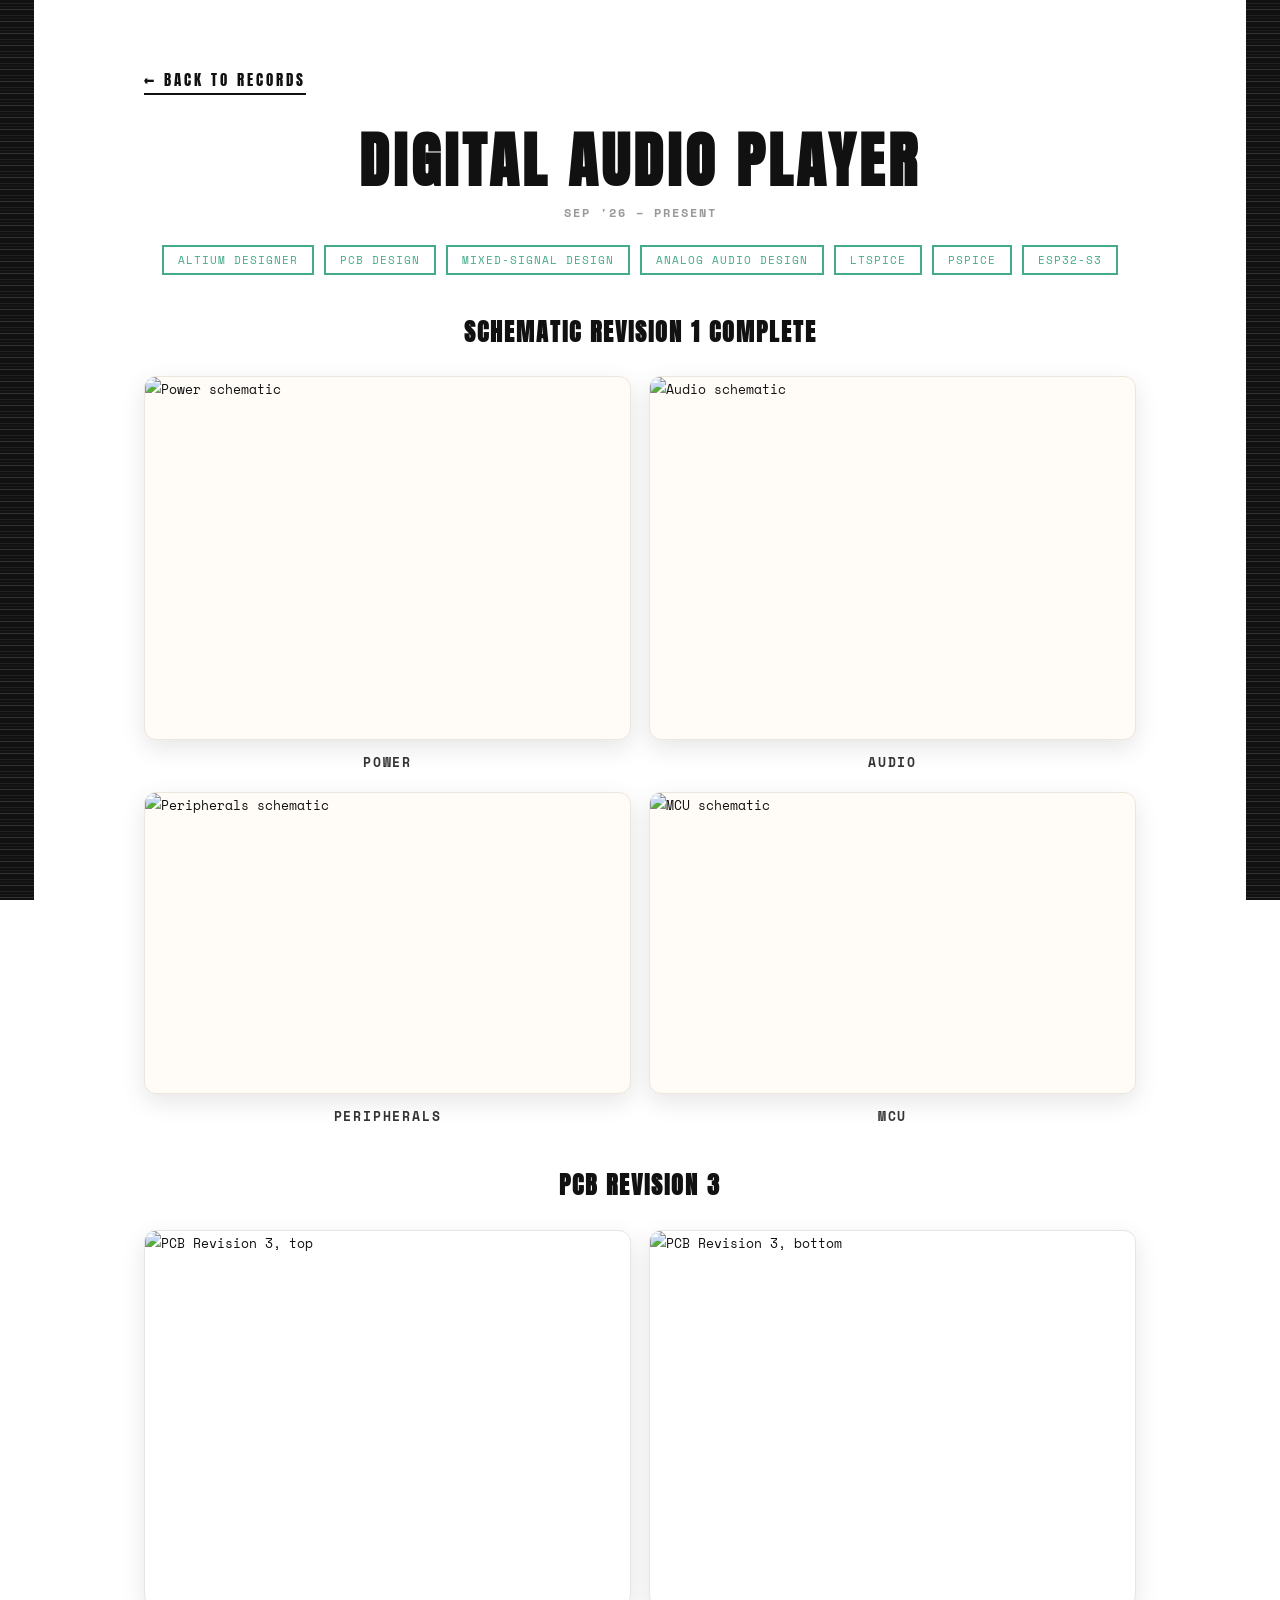
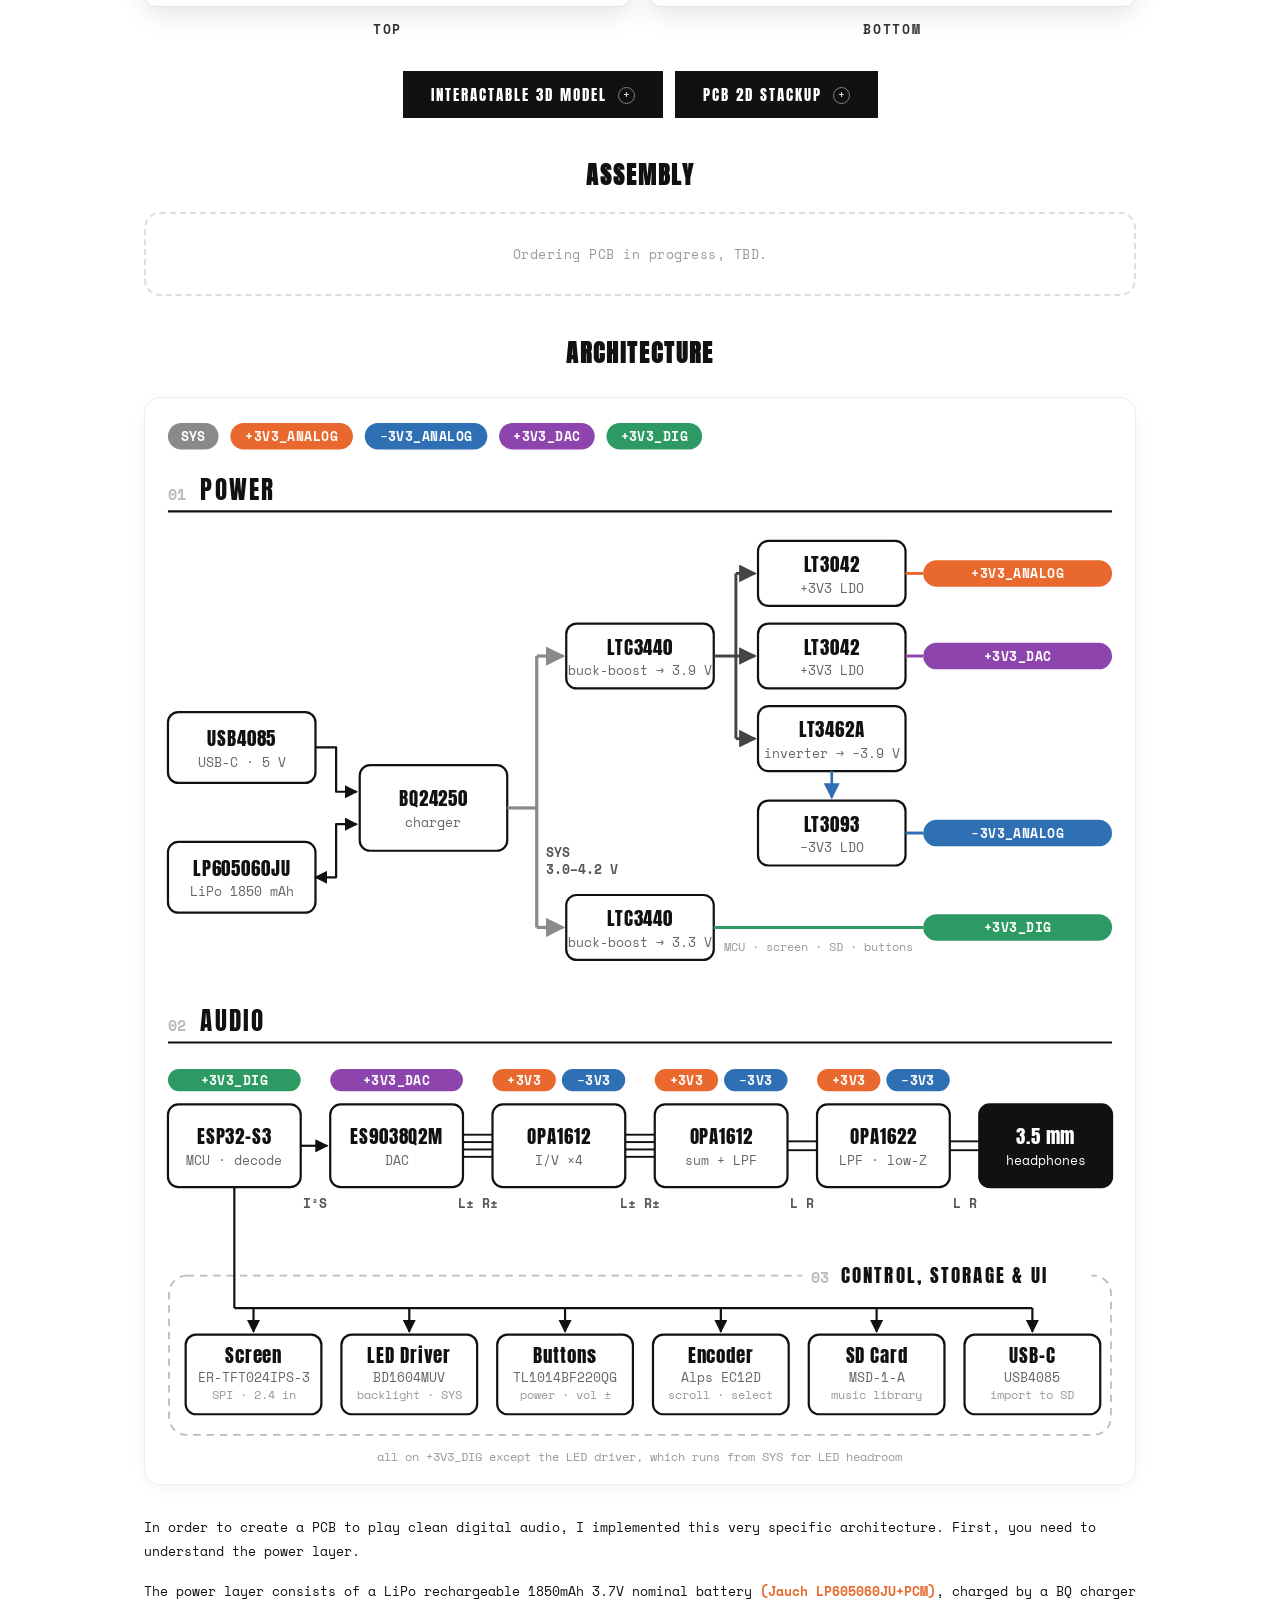
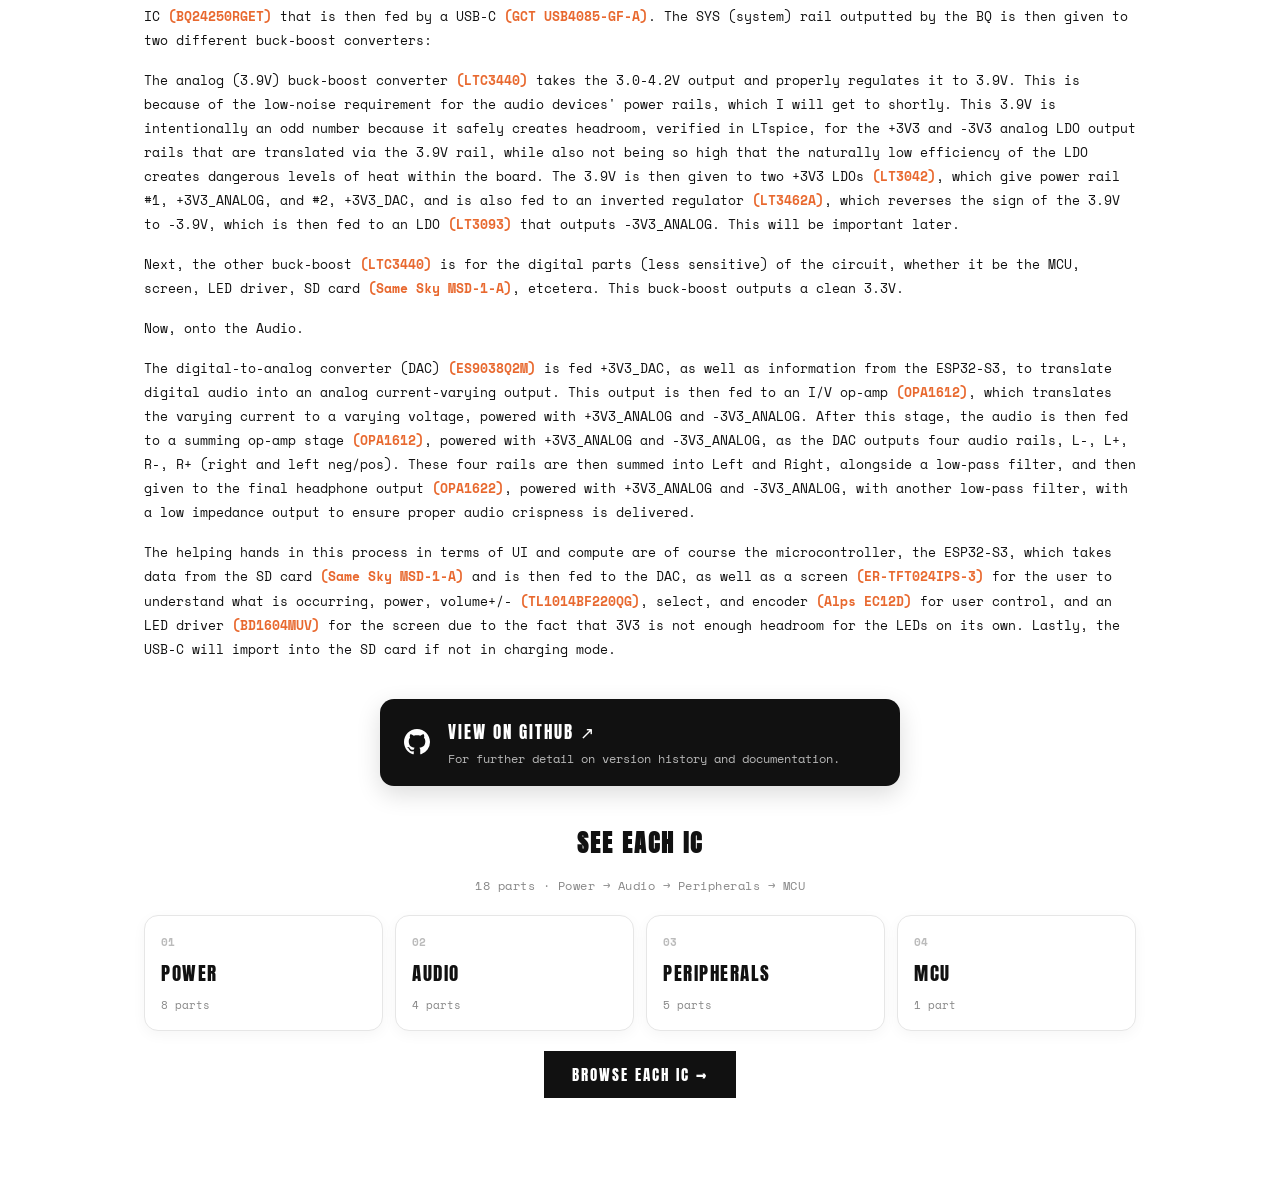
==== commit 8c06cc61: "Use the new render as the DAP Top image, restore the cover The CWnLuuk render was meant for the PCB " ====
--- a/digital-audio-player/index.html
+++ b/digital-audio-player/index.html
@@ -10,7 +10,7 @@
 <meta property="og:title" content="Digital Audio Player - Alexander Loker">
 <meta property="og:description" content="A portable digital audio player designed from scratch: ESP32-S3, ES9038Q2M DAC, discrete analog output stage and a low-noise power tree. Schematic Revision 1 complete.">
 <meta property="og:url" content="https://alexloker.com/digital-audio-player">
-<meta property="og:image" content="https://i.imgur.com/CWnLuuk.png">
+<meta property="og:image" content="https://i.imgur.com/FmOvqSK.png">
 <meta name="twitter:card" content="summary_large_image">
 <link rel="preconnect" href="https://fonts.googleapis.com">
 <link rel="preconnect" href="https://fonts.gstatic.com" crossorigin>
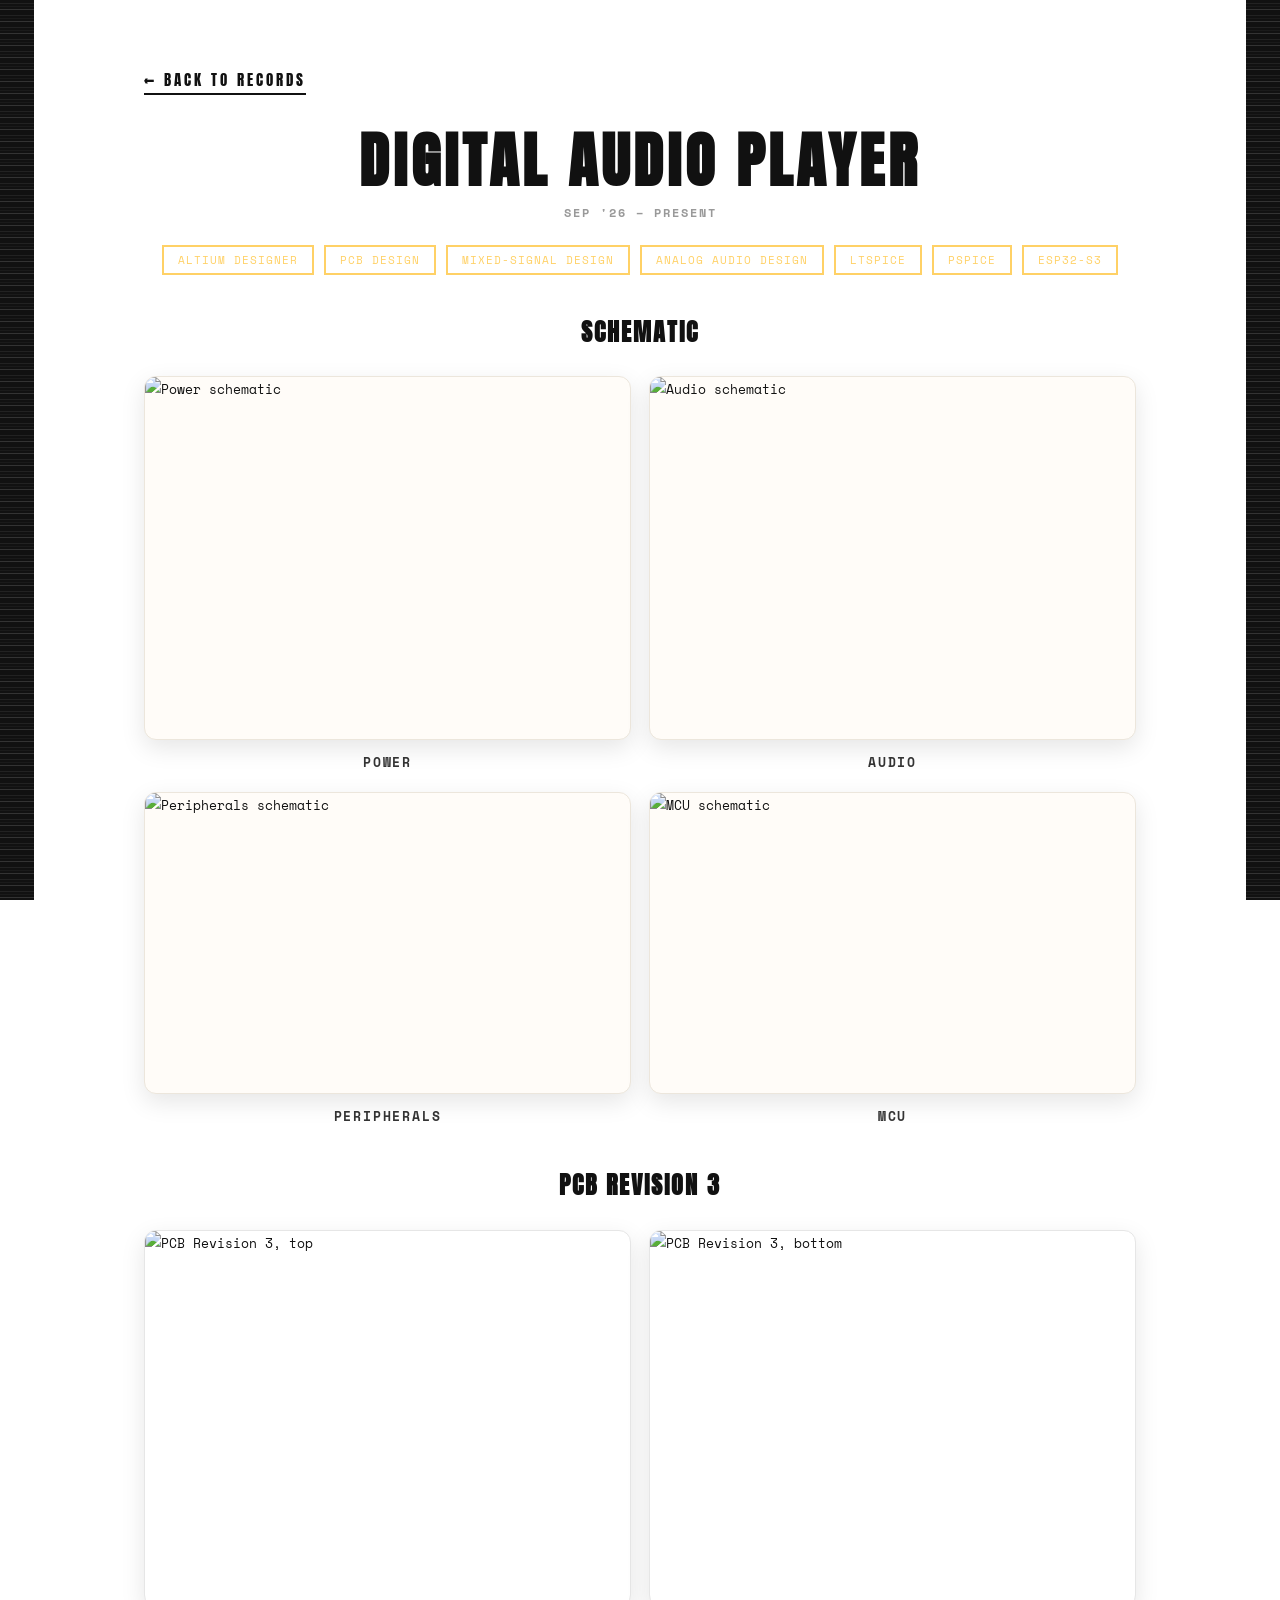
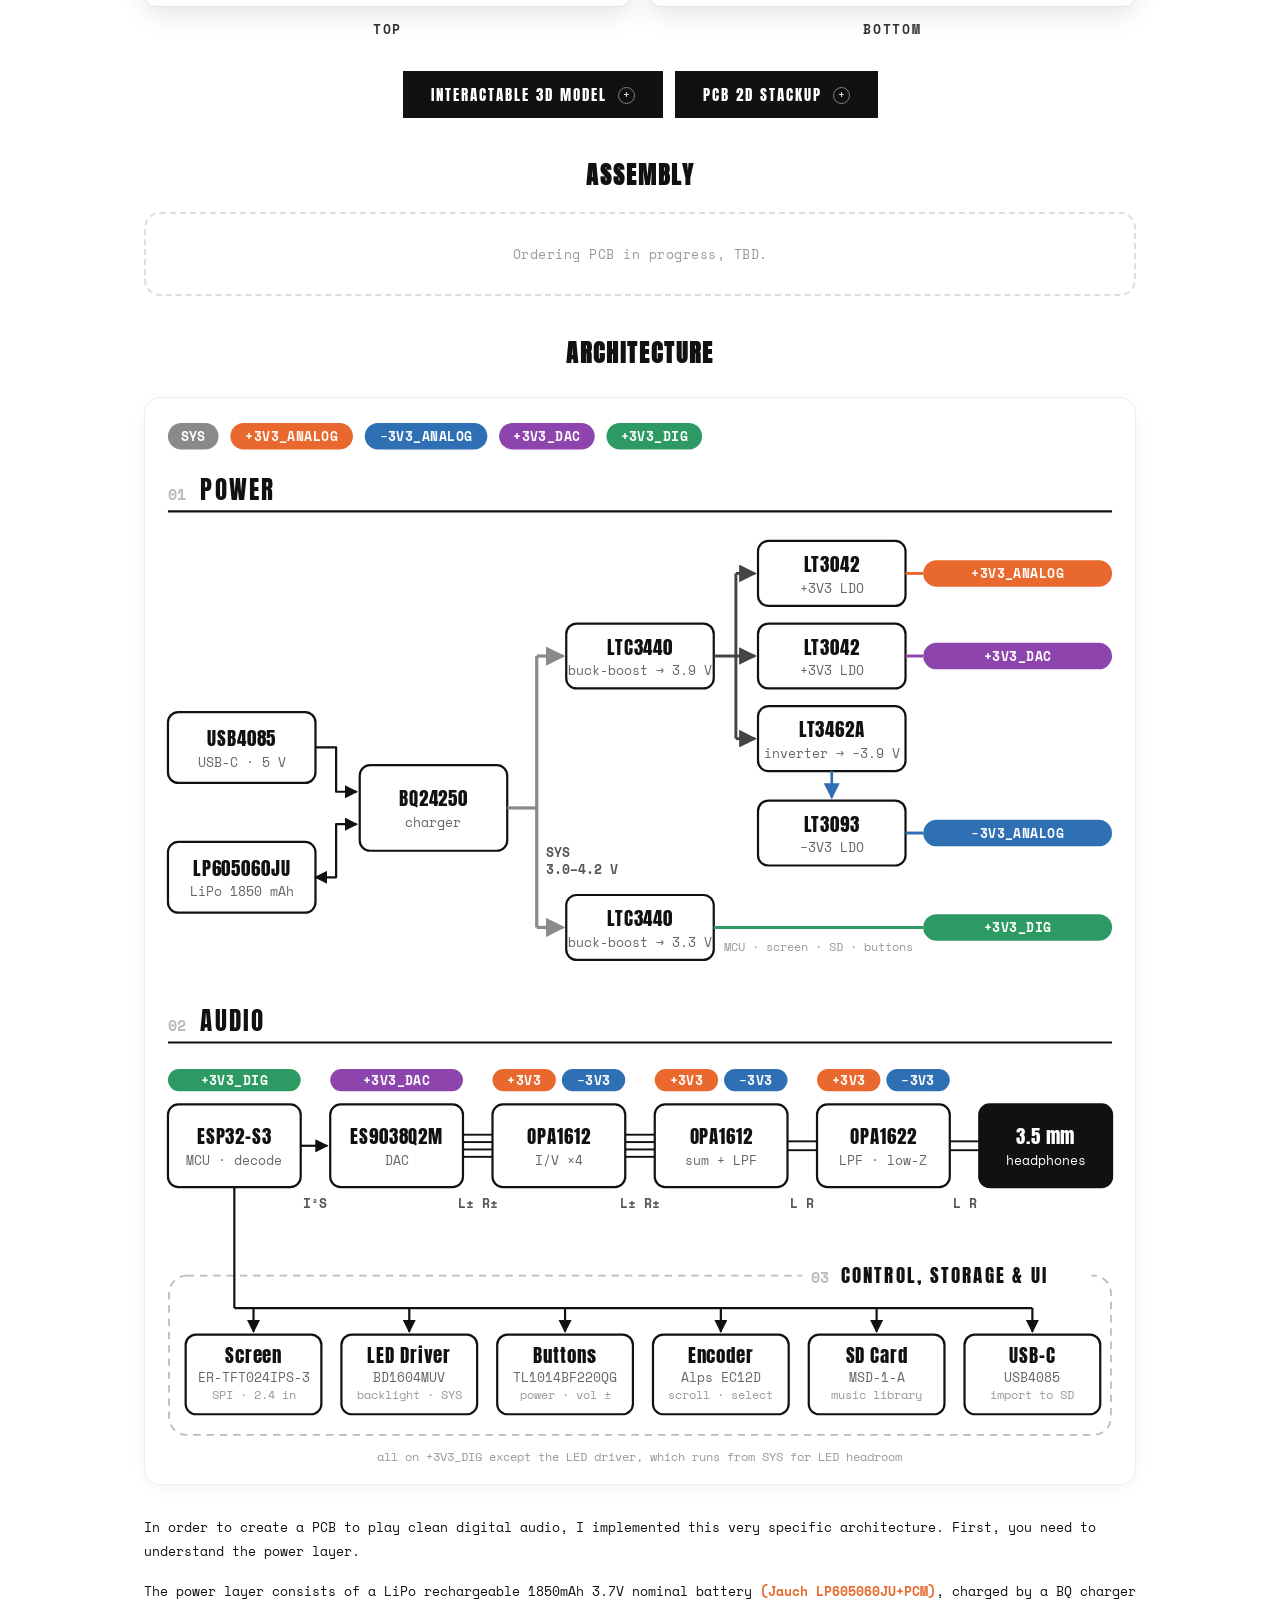
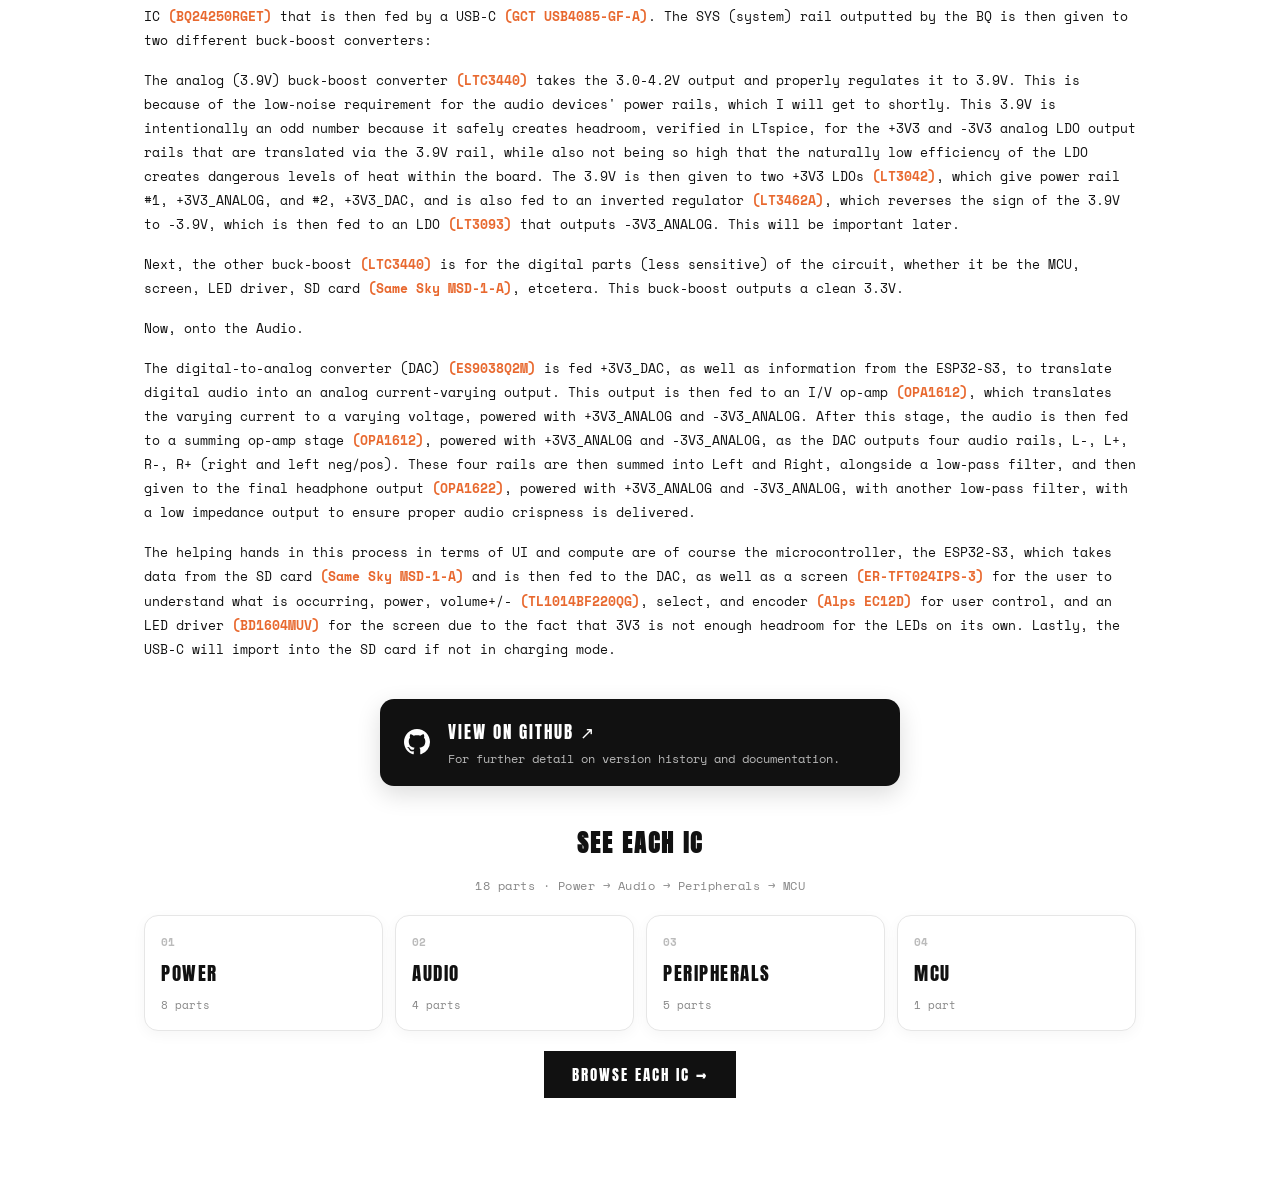
==== commit ce38f982: "Update the DAP page description for search and link previews Co-Authored-By: Claude Opus 5.5 (1M con" ====
--- a/digital-audio-player/index.html
+++ b/digital-audio-player/index.html
@@ -4,11 +4,11 @@
 <meta charset="UTF-8">
 <meta name="viewport" content="width=device-width, initial-scale=1.0">
 <title>Digital Audio Player - Alexander Loker</title>
-<meta name="description" content="A portable digital audio player designed from scratch: ESP32-S3, ES9038Q2M DAC, discrete analog output stage and a low-noise power tree. Schematic Revision 1 complete.">
+<meta name="description" content="A portable digital audio player designed from scratch: ESP32-S3, ES9038Q2M DAC, discrete analog output stage and a low-noise power tree. Schematic, PCB Revision 3 and an interactive 3D model.">
 <link rel="canonical" href="https://alexloker.com/digital-audio-player">
 <meta property="og:type" content="article">
 <meta property="og:title" content="Digital Audio Player - Alexander Loker">
-<meta property="og:description" content="A portable digital audio player designed from scratch: ESP32-S3, ES9038Q2M DAC, discrete analog output stage and a low-noise power tree. Schematic Revision 1 complete.">
+<meta property="og:description" content="A portable digital audio player designed from scratch: ESP32-S3, ES9038Q2M DAC, discrete analog output stage and a low-noise power tree. Schematic, PCB Revision 3 and an interactive 3D model.">
 <meta property="og:url" content="https://alexloker.com/digital-audio-player">
 <meta property="og:image" content="https://i.imgur.com/FmOvqSK.png">
 <meta name="twitter:card" content="summary_large_image">
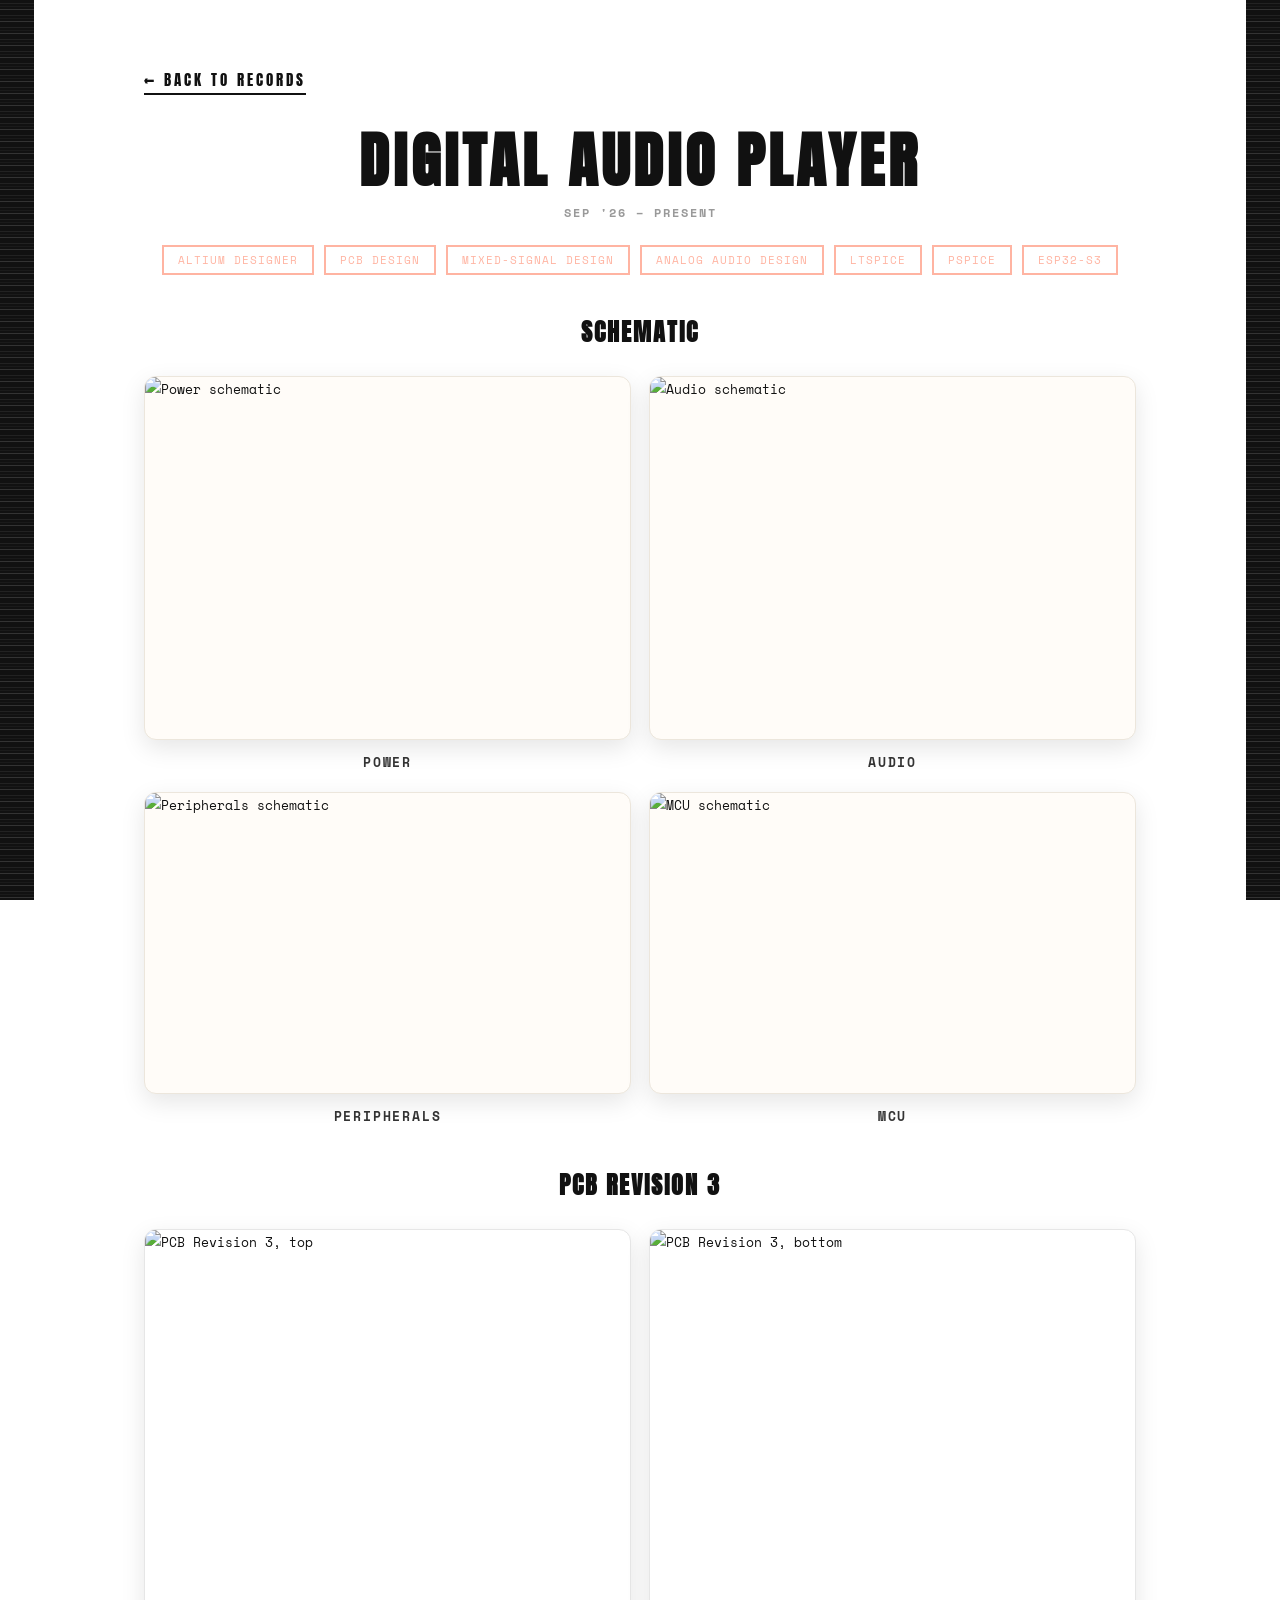
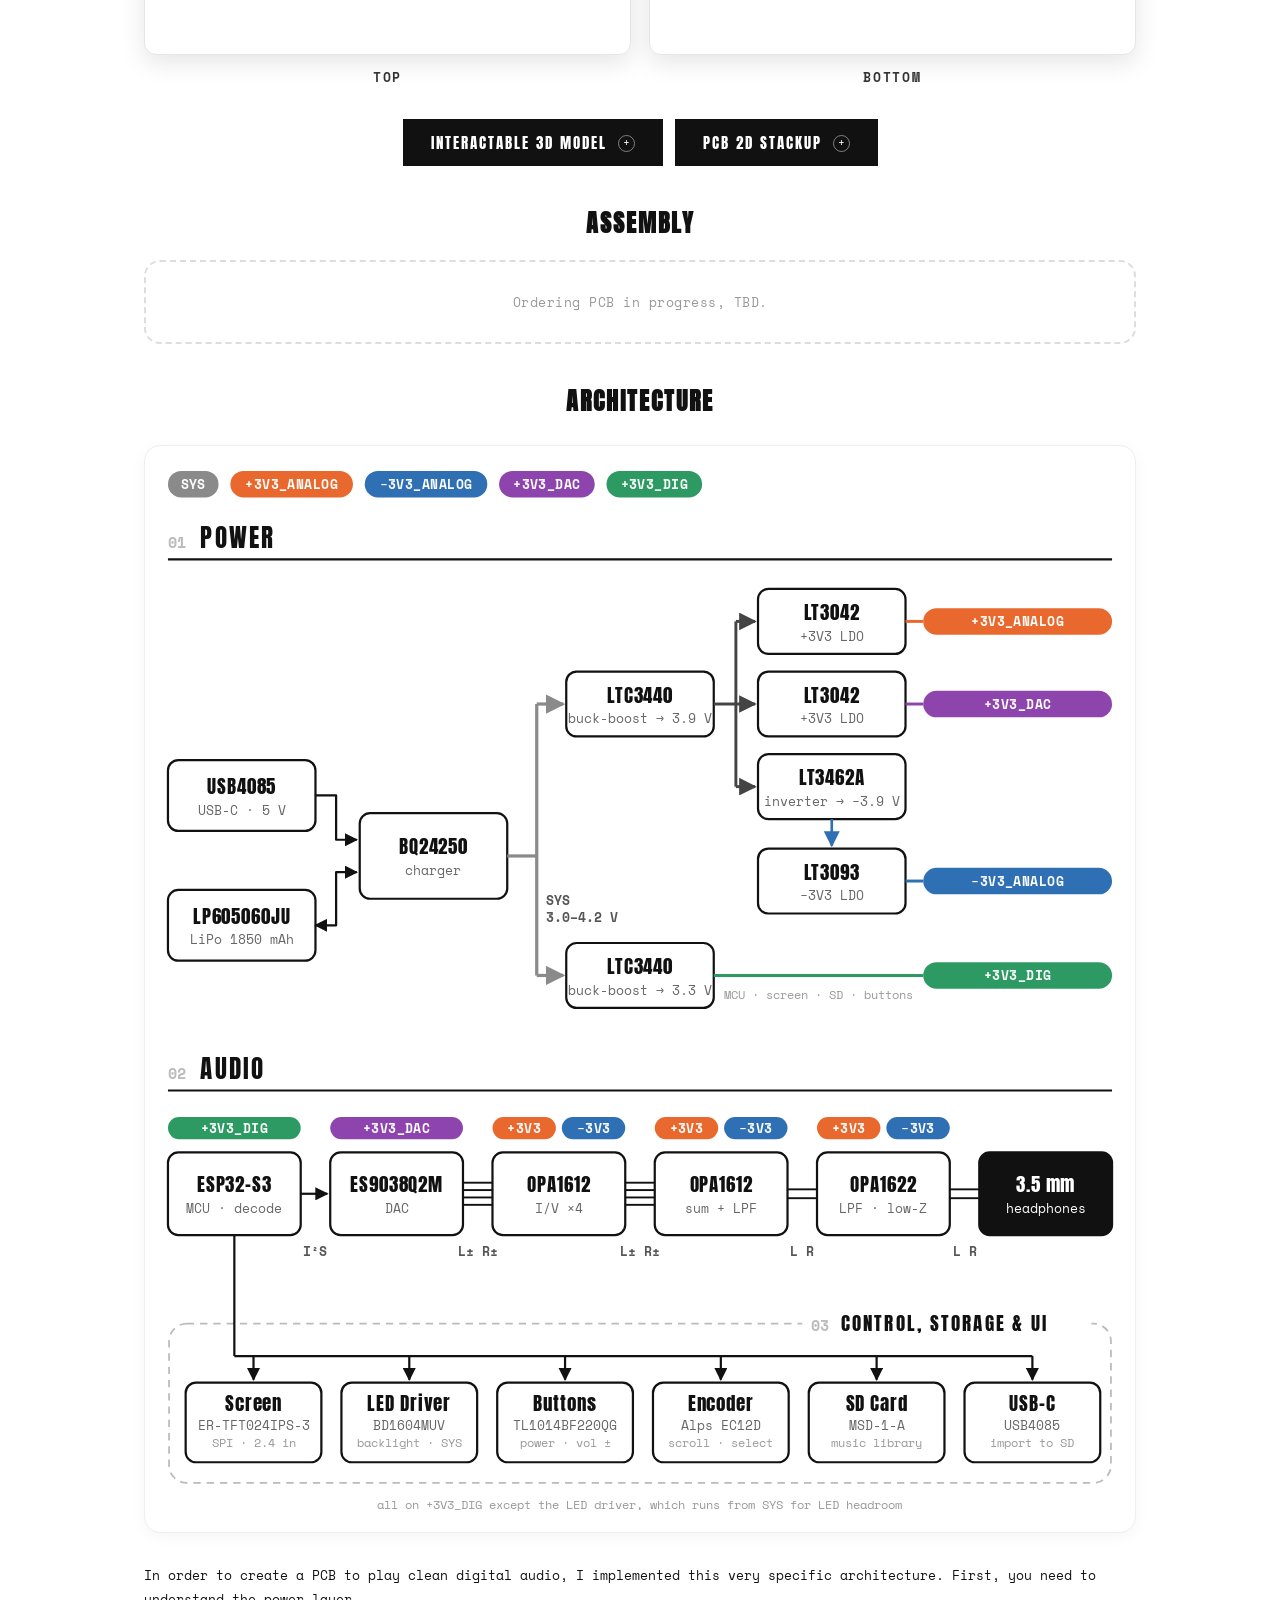
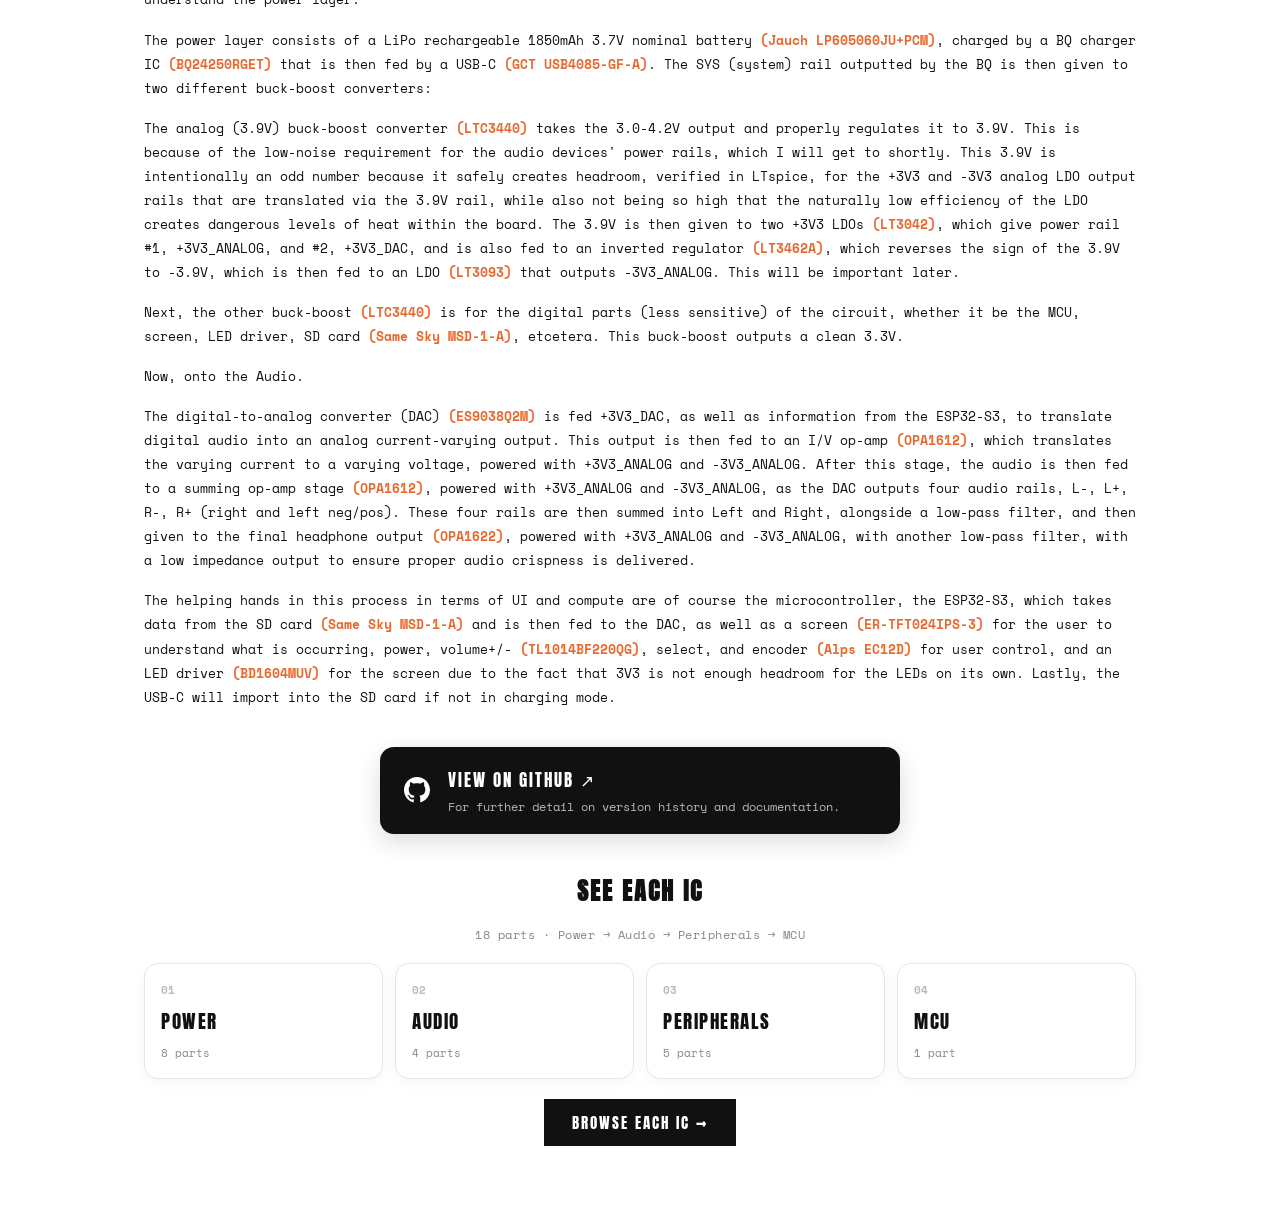
==== commit a3fdd2c2: "Update the DAP renders, schematics, stackup and 3D model New cover and Rev 3 top/bottom renders, upd" ====
--- a/digital-audio-player/index.html
+++ b/digital-audio-player/index.html
@@ -10,7 +10,7 @@
 <meta property="og:title" content="Digital Audio Player - Alexander Loker">
 <meta property="og:description" content="A portable digital audio player designed from scratch: ESP32-S3, ES9038Q2M DAC, discrete analog output stage and a low-noise power tree. Schematic, PCB Revision 3 and an interactive 3D model.">
 <meta property="og:url" content="https://alexloker.com/digital-audio-player">
-<meta property="og:image" content="https://i.imgur.com/FmOvqSK.png">
+<meta property="og:image" content="https://i.imgur.com/SHtXdkz.png">
 <meta name="twitter:card" content="summary_large_image">
 <link rel="preconnect" href="https://fonts.googleapis.com">
 <link rel="preconnect" href="https://fonts.gstatic.com" crossorigin>
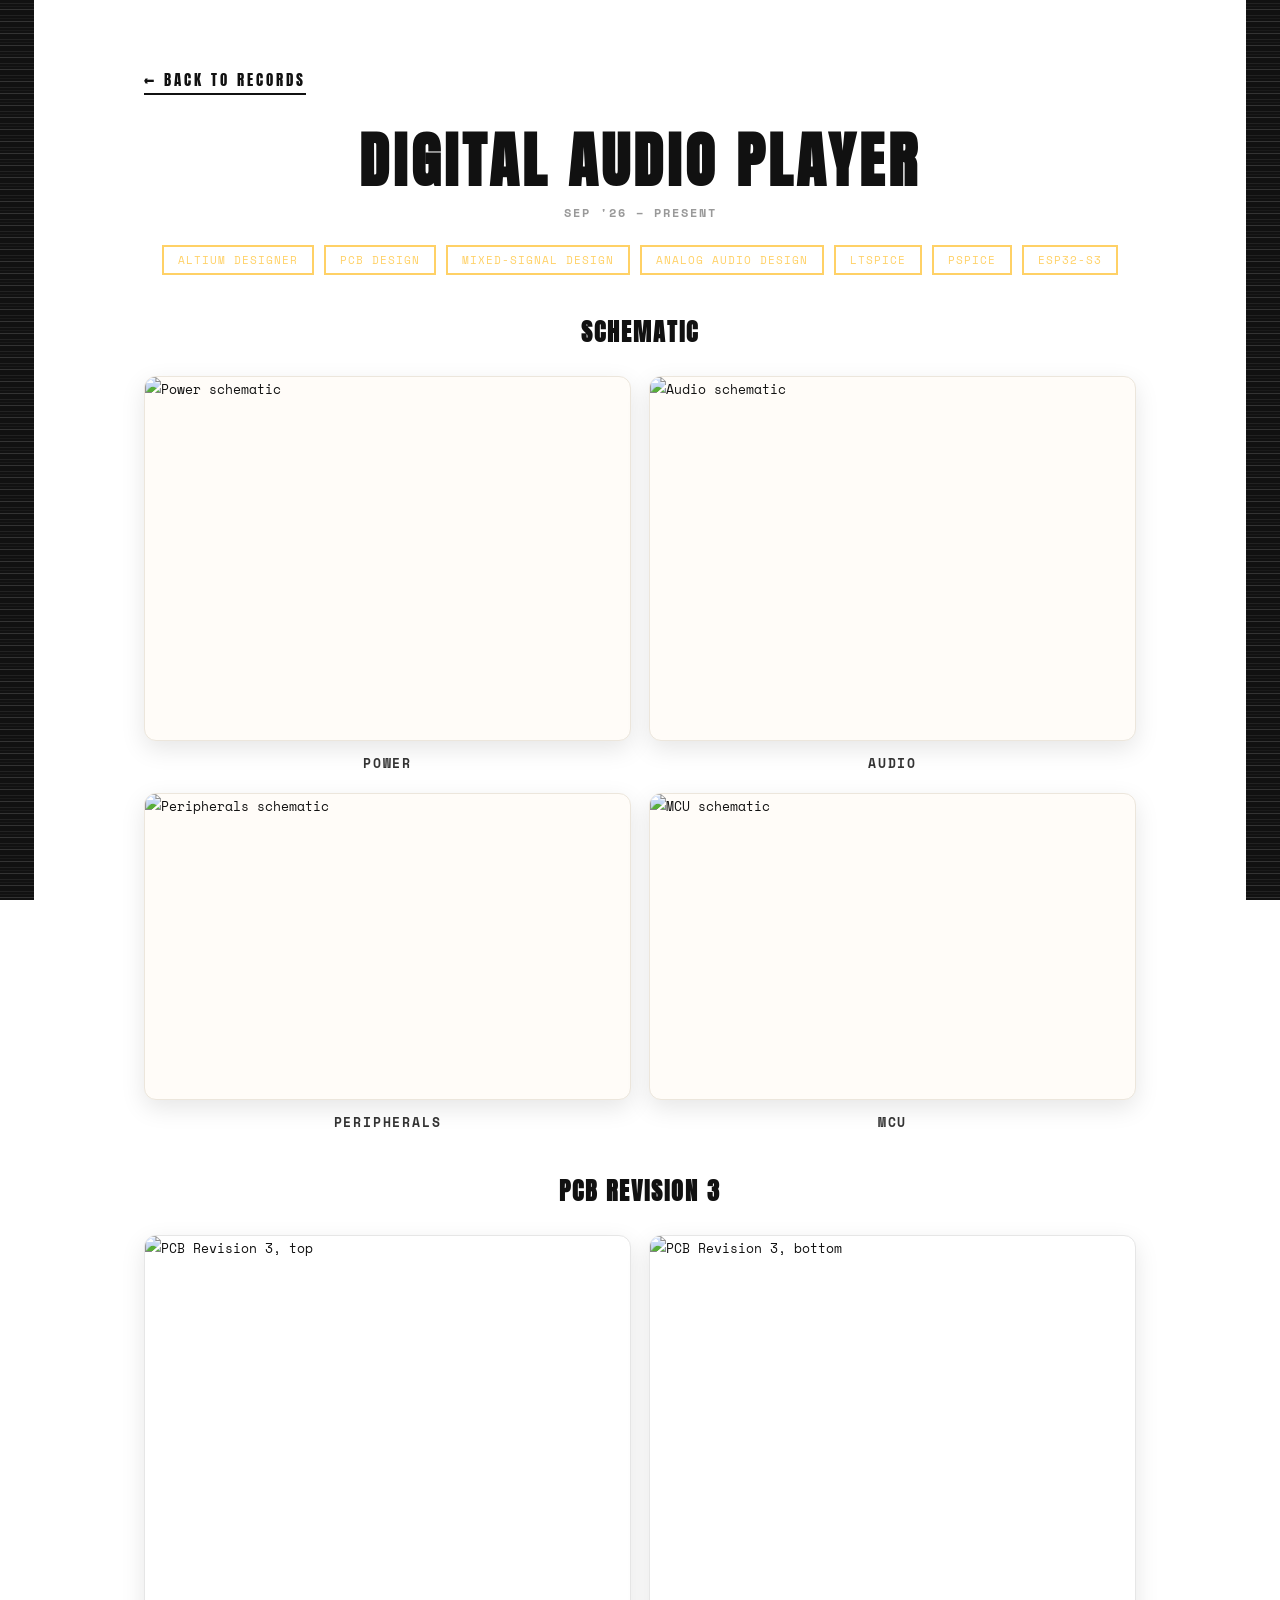
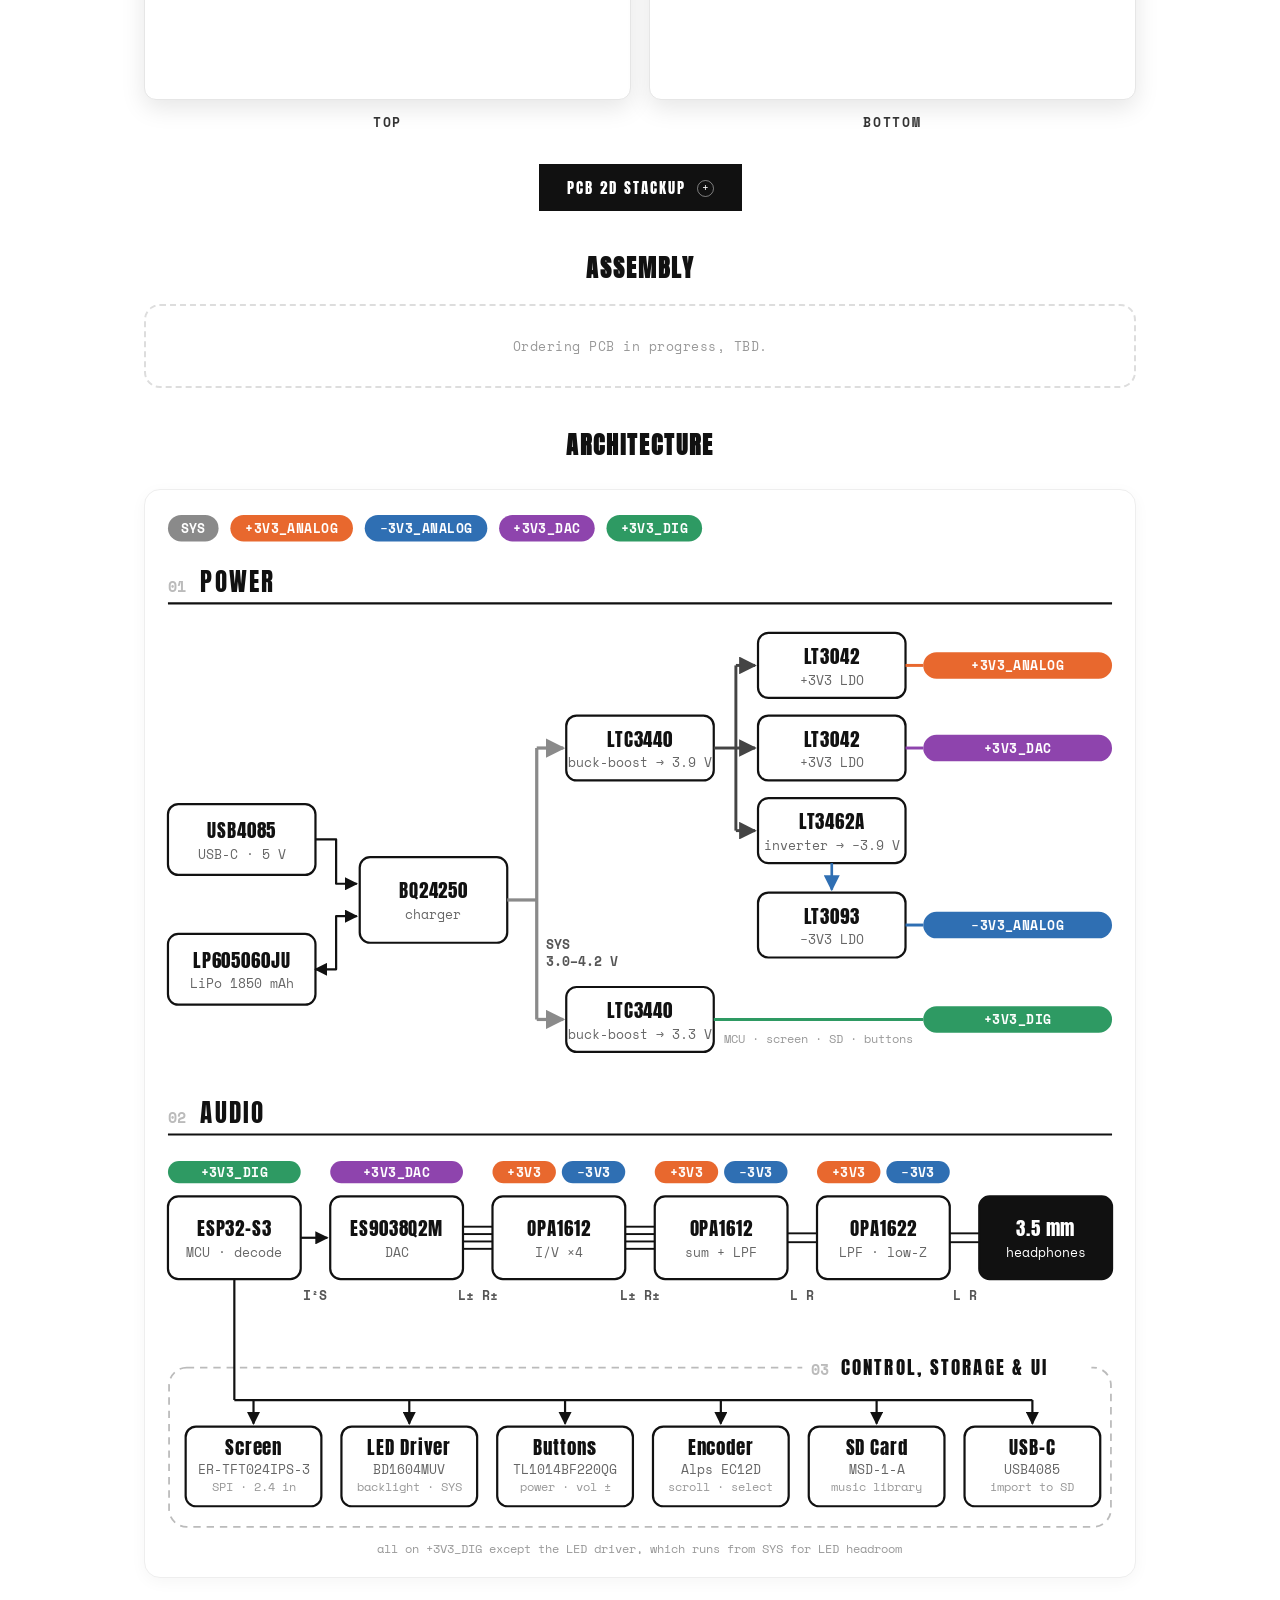
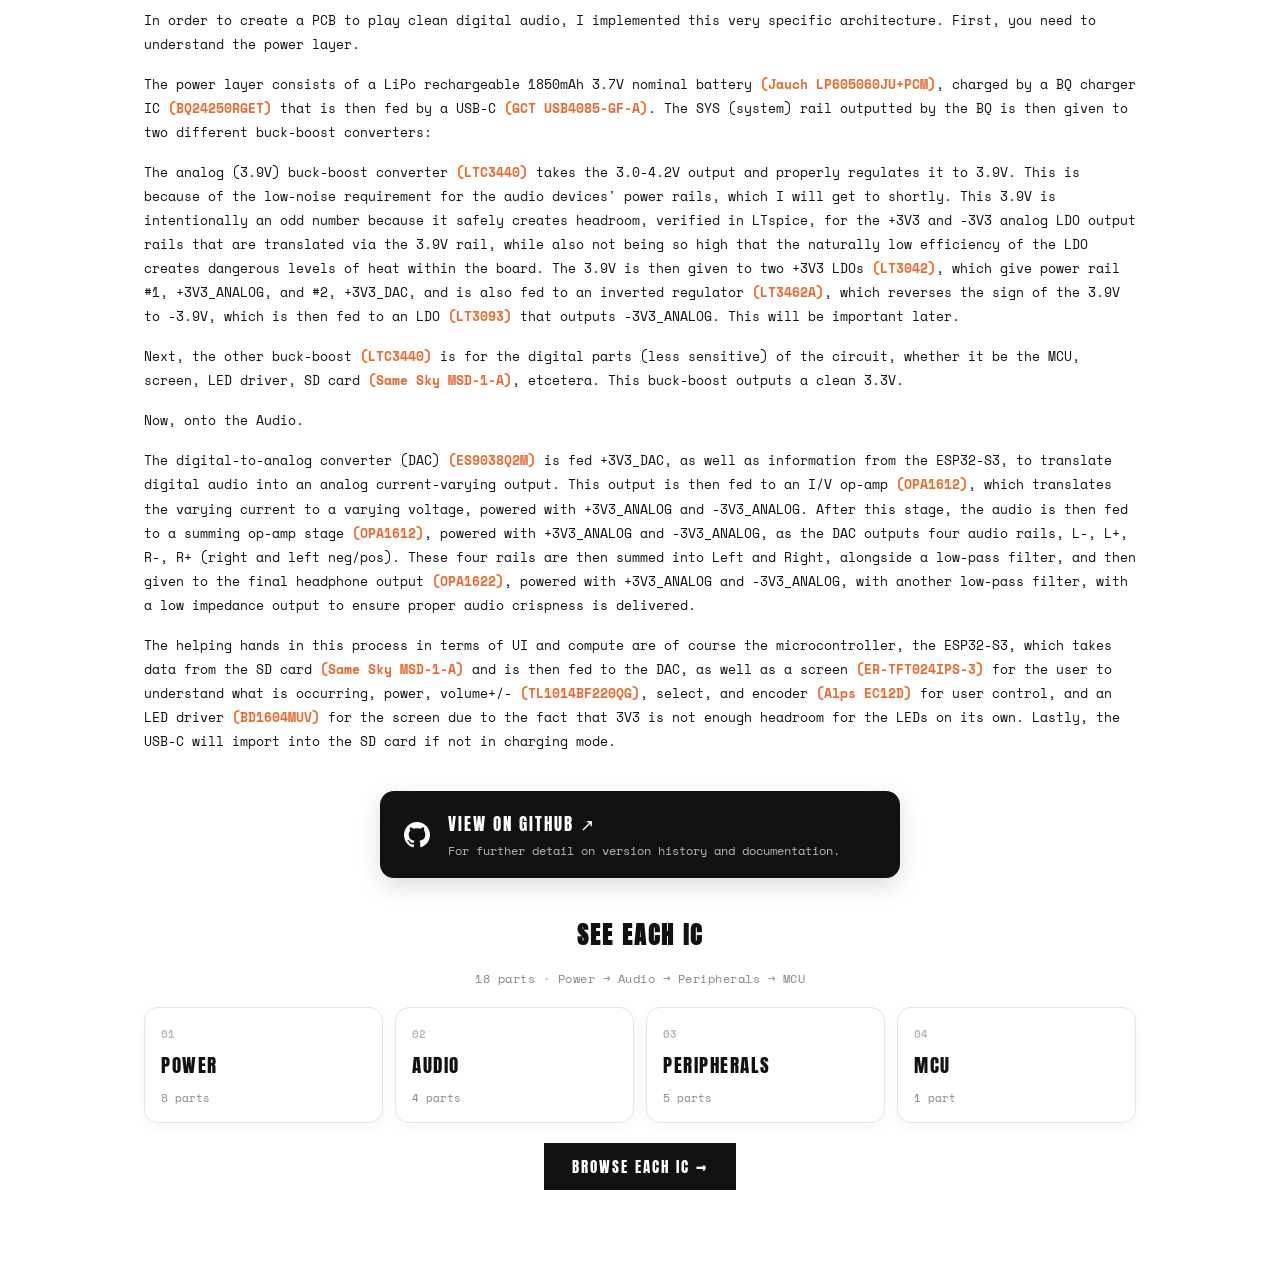
==== commit 1c526d67: "Update DAP schematics, stackup layers and renders New MCU, DAC, encoder, screen, LED driver and powe" ====
--- a/digital-audio-player/index.html
+++ b/digital-audio-player/index.html
@@ -10,7 +10,7 @@
 <meta property="og:title" content="Digital Audio Player - Alexander Loker">
 <meta property="og:description" content="A portable digital audio player designed from scratch: ESP32-S3, ES9038Q2M DAC, discrete analog output stage and a low-noise power tree. Schematic, PCB Revision 3 and an interactive 3D model.">
 <meta property="og:url" content="https://alexloker.com/digital-audio-player">
-<meta property="og:image" content="https://i.imgur.com/SHtXdkz.png">
+<meta property="og:image" content="https://i.imgur.com/INPihjo.png">
 <meta name="twitter:card" content="summary_large_image">
 <link rel="preconnect" href="https://fonts.googleapis.com">
 <link rel="preconnect" href="https://fonts.gstatic.com" crossorigin>
--- a/assets/styles.css
+++ b/assets/styles.css
@@ -644,29 +644,9 @@
   .dap-quad > img{height:100%}   /* gallery: images sit straight in the grid, so match heights per row */
   .dap-placeholder-text{font-family:'Space Mono',monospace;font-size:13px;letter-spacing:.5px;text-transform:none;color:#999;padding:28px 20px}
 
-  /* Interactive 3D board (model-viewer) */
-  .pcb-3d{margin:16px 0 26px}
-  .pcb-3d model-viewer{
-    display:block;width:100%;height:auto;aspect-ratio:4/3;border-radius:14px;
-    background:linear-gradient(#fafafa,#dfdfdf);border:1px solid #e2e2e2;box-shadow:0 8px 24px rgba(0,0,0,.1);
-    --poster-color:transparent;--progress-bar-color:#E8682E;
-  }
-  .pcb-3d figcaption{display:flex;flex-wrap:wrap;align-items:center;justify-content:space-between;gap:8px 14px;padding-top:10px;font-family:'Space Mono',monospace;font-size:11px;color:#888}
-  .pcb-3d-label{font-weight:700;letter-spacing:1.5px;text-transform:uppercase;color:#111}
-  .pcb-3d-hint{flex:1;min-width:160px}
-  .pcb-3d-actions{display:flex;gap:8px}
-  .pcb-3d-btn, .detail-body a.pcb-3d-btn, .pcb-slide-desc ~ .pcb-3d a.pcb-3d-btn{
-    font-family:'Space Mono',monospace;font-size:11px;letter-spacing:.5px;color:#111;text-decoration:none;
-    background:#fff;border:1px solid #d6d6d6;border-radius:999px;padding:5px 12px;cursor:pointer;transition:all .2s ease;
-  }
-  .pcb-3d-btn:hover, .detail-body a.pcb-3d-btn:hover{background:#111;color:#fff;border-color:#111}
-  #pcb-gallery-content .pcb-3d{margin:0 0 18px}
-  @media(max-width:560px){.pcb-3d model-viewer{aspect-ratio:1/1}}
-  .pcb-3d-toggle{margin:4px 0 8px}
-  .pcb-3d-slot{margin-top:22px}
-  .pcb-3d-slot .pcb-3d{margin:0}
-  #pcb-gallery-content .pcb-3d-toggle{margin:0 0 10px}
-  /* 3D model + 2D stackup buttons side by side, and the six copper layers */
+  .pcb-stackup-wrap{margin:4px 0 8px}
+  #pcb-gallery-content .pcb-stackup-wrap{margin:0 0 10px}
+  /* PCB 2D Stackup button and the six copper layers */
   .pcb-extra-btns{display:flex;justify-content:center;flex-wrap:wrap;gap:0 12px}
   .pcb-stackup-slot{margin-top:22px}
   .pcb-stackup{grid-template-columns:repeat(3,minmax(0,1fr));gap:14px}
@@ -678,7 +658,6 @@
   .detail-content{max-width:none;padding:60px 1.5in 80px}
   .pcb-gallery-content{max-width:none;padding:60px 1.5in 100px}
   .detail-body iframe{height:auto;aspect-ratio:16/9}
-  .pcb-3d model-viewer{max-height:78vh}
   .ic-modal-panel{max-width:1180px}
   .ic-modal-body .ic-pane img{max-height:60vh}
   @media(max-width:860px){.detail-content{padding:56px 64px 80px}.pcb-gallery-content{padding:56px 64px 90px}}
@@ -688,7 +667,6 @@
   .dap-quad figcaption, .pcb-layer-grid figcaption, .ic-pane figcaption, .detail-img-trio figcaption{
     font-size:13px;font-weight:700;letter-spacing:1.8px;color:#333;padding-top:10px;
   }
-  .pcb-3d-label{font-size:12.5px}
 
   /* hover expansion on every content image */
   .detail-body img, .pcb-gallery-content img, .ic-modal-body img, #subpage-detail img{
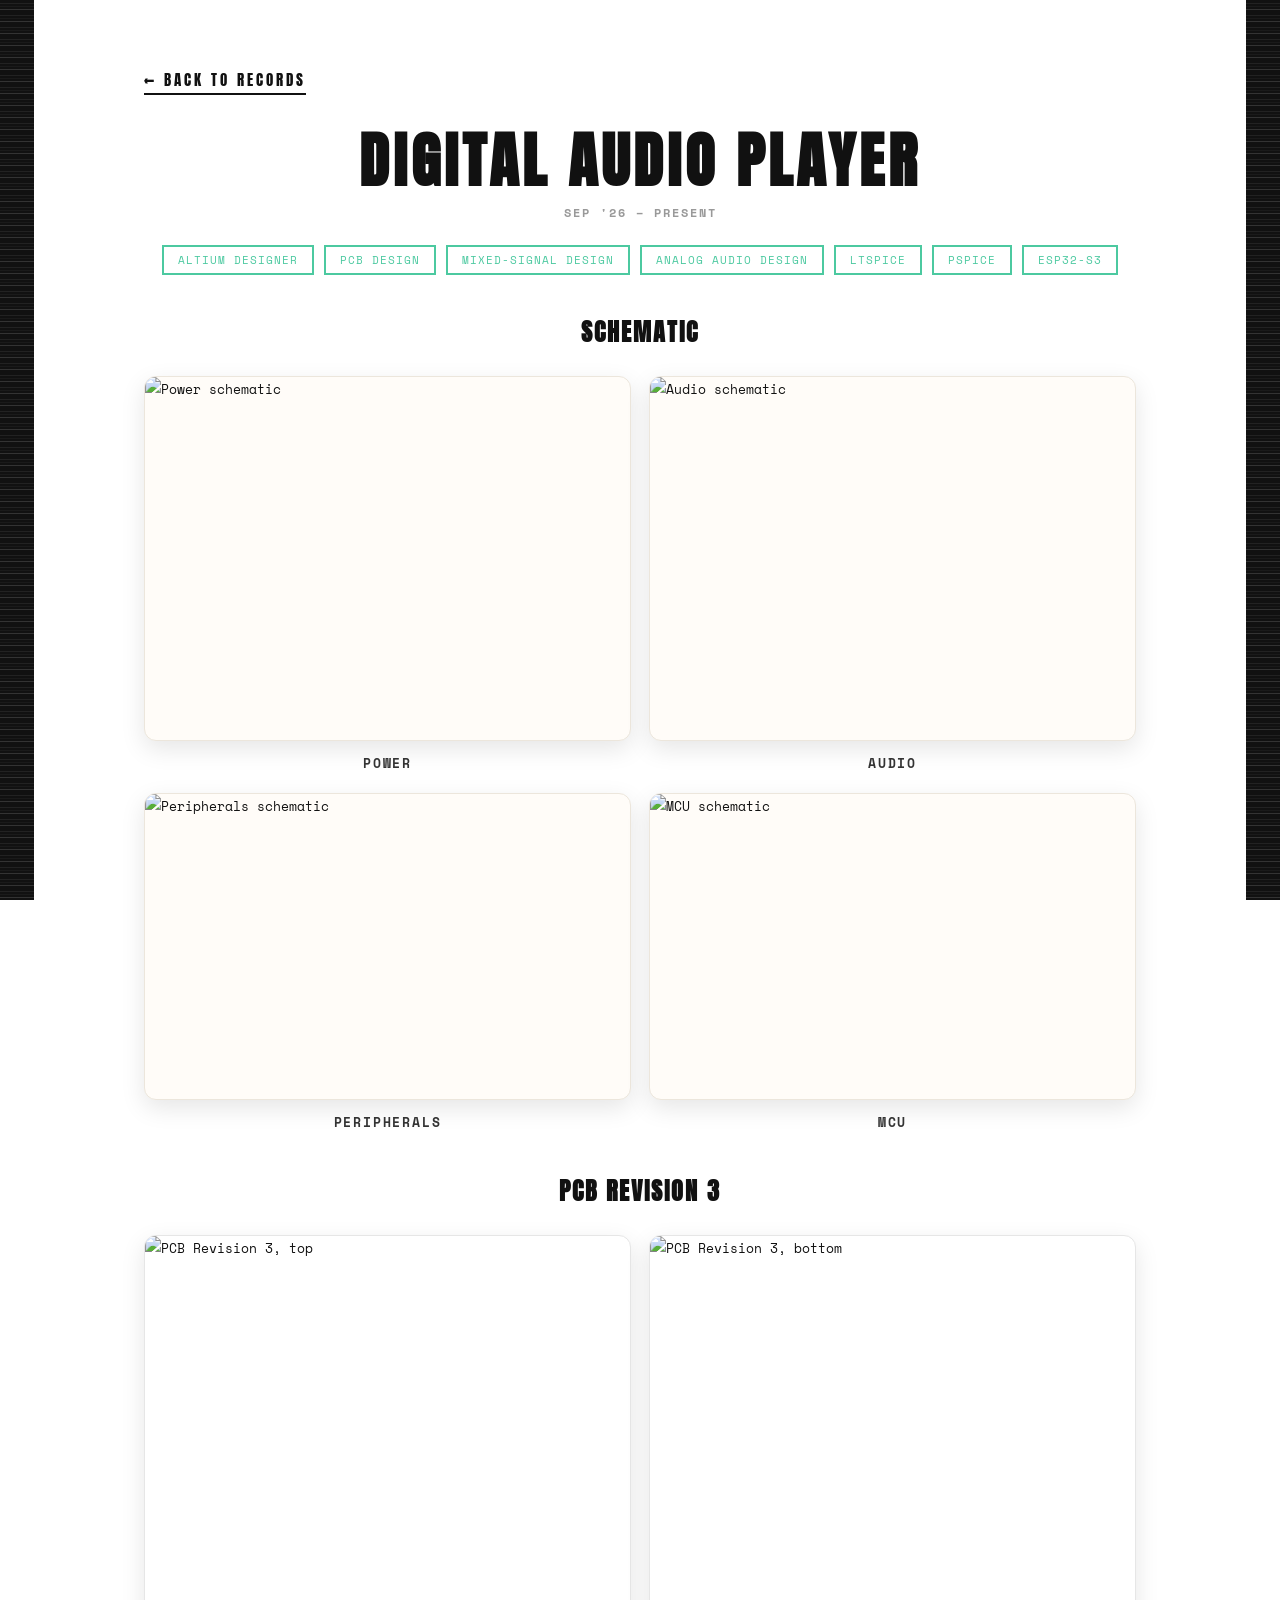
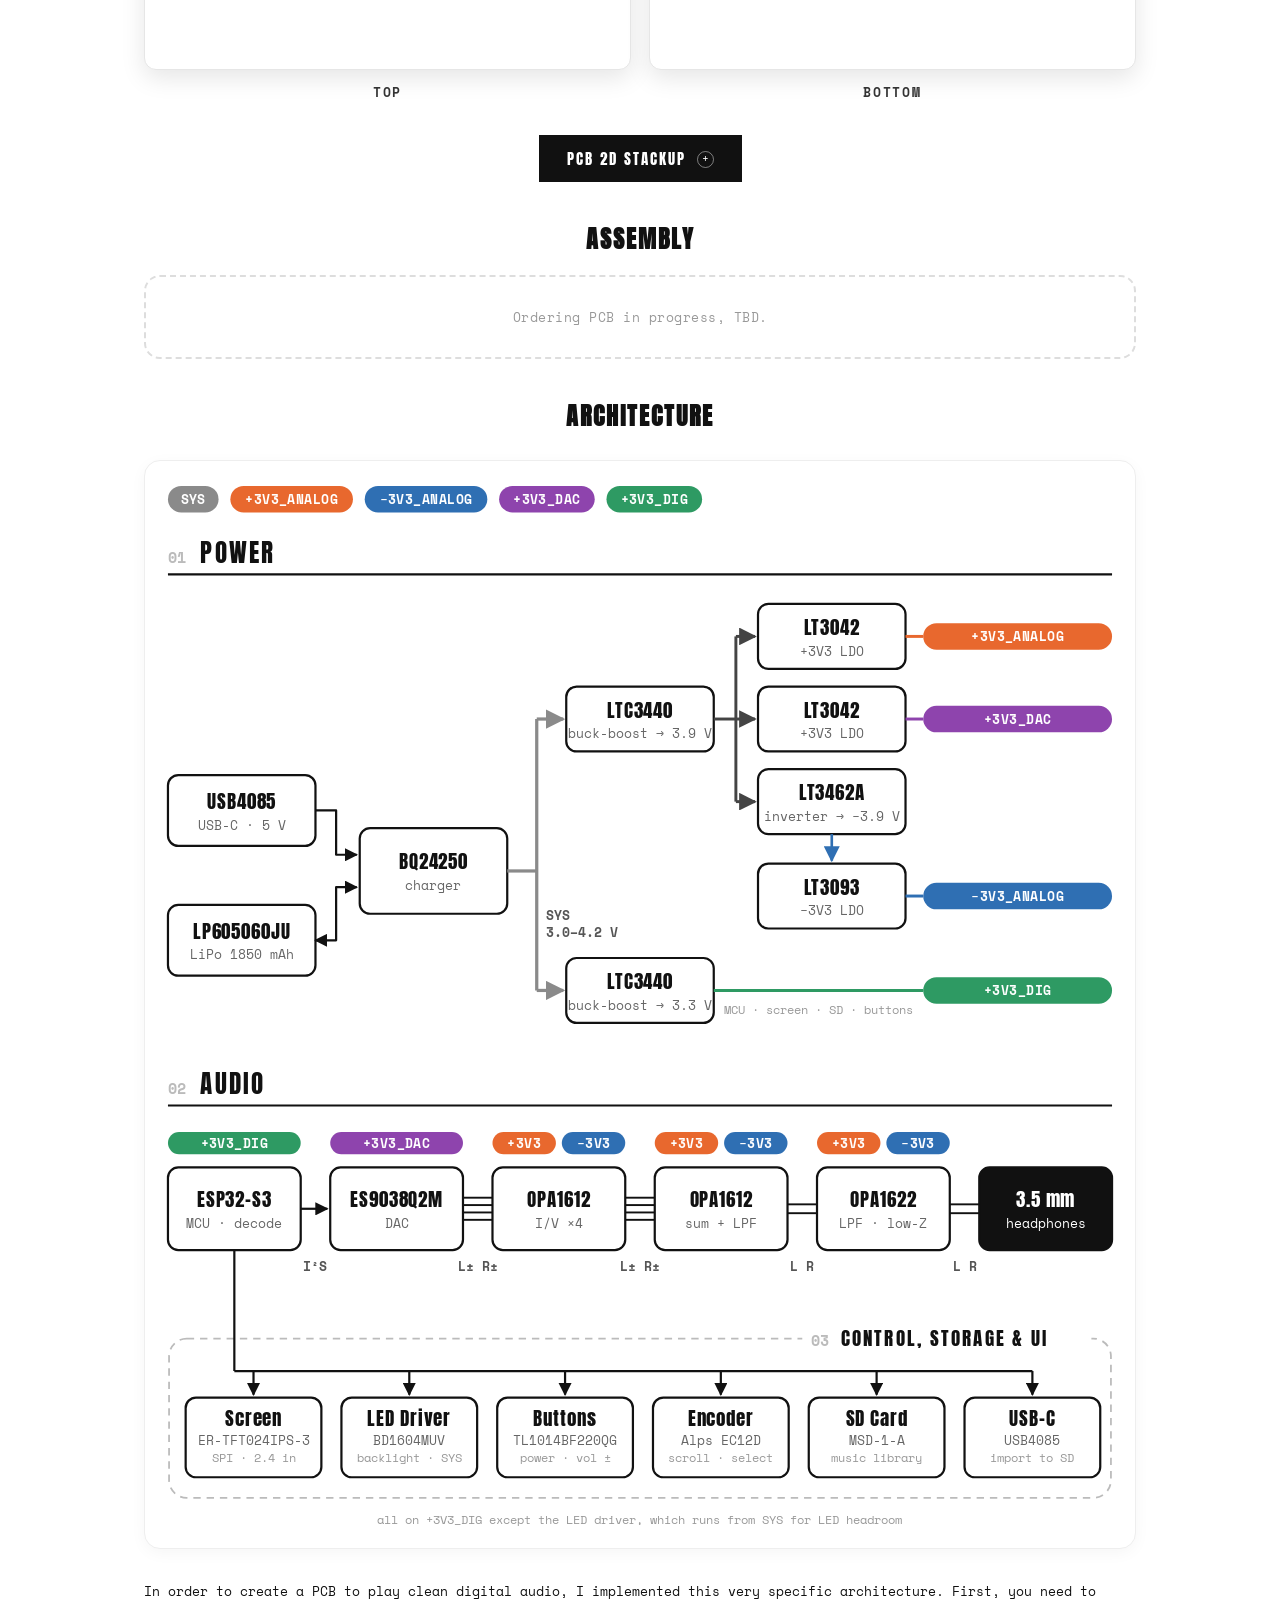
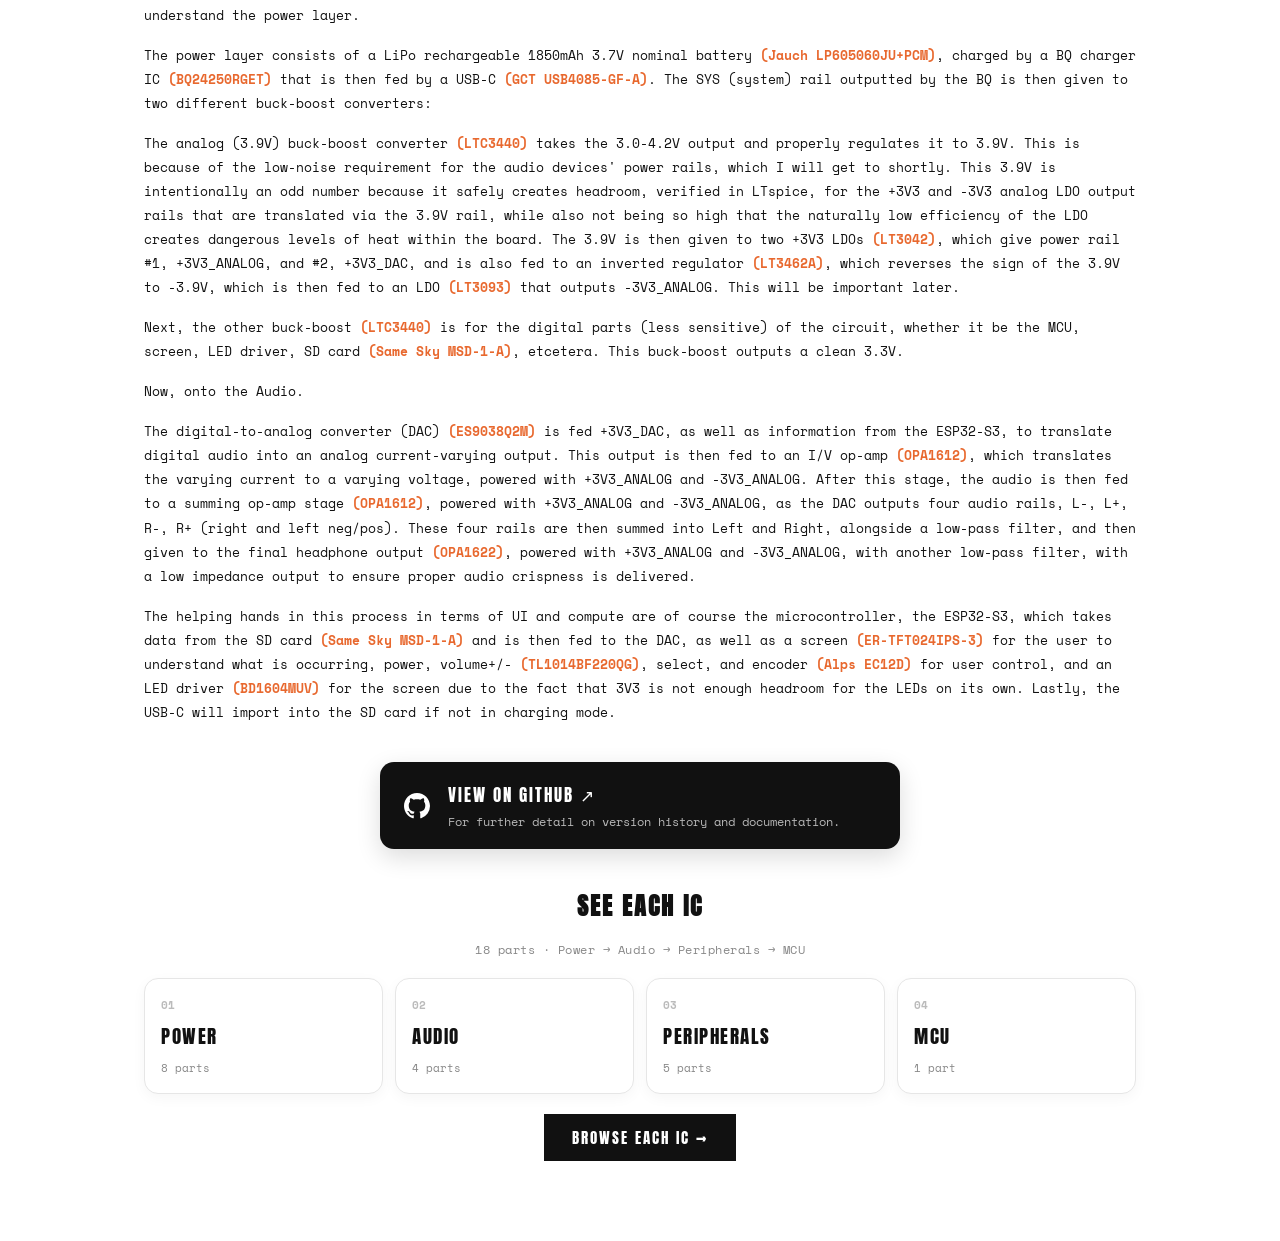
==== commit a3644120: "Update DAP renders and stackup layers New default view (cover), Rev 3 top/bottom renders, and all si" ====
--- a/digital-audio-player/index.html
+++ b/digital-audio-player/index.html
@@ -10,7 +10,7 @@
 <meta property="og:title" content="Digital Audio Player - Alexander Loker">
 <meta property="og:description" content="A portable digital audio player designed from scratch: ESP32-S3, ES9038Q2M DAC, discrete analog output stage and a low-noise power tree. Schematic, PCB Revision 3 and an interactive 3D model.">
 <meta property="og:url" content="https://alexloker.com/digital-audio-player">
-<meta property="og:image" content="https://i.imgur.com/INPihjo.png">
+<meta property="og:image" content="https://i.imgur.com/0z7OYuD.png">
 <meta name="twitter:card" content="summary_large_image">
 <link rel="preconnect" href="https://fonts.googleapis.com">
 <link rel="preconnect" href="https://fonts.gstatic.com" crossorigin>
--- a/assets/styles.css
+++ b/assets/styles.css
@@ -677,3 +677,8 @@
   }
   .zoomable:hover{opacity:1}
   @media(hover:none){.detail-body img:hover, .pcb-gallery-content img:hover, .ic-modal-body img:hover, #subpage-detail img:hover{transform:none}}
+
+  /* real board photo with a caption (Companion Robot BMS) */
+  .pcb-photo{margin:6px auto 26px;max-width:760px}
+  .detail-body .pcb-photo img, .pcb-gallery-content .pcb-photo img{width:100%;height:auto;display:block;margin:0;border-radius:12px;box-shadow:0 8px 24px rgba(0,0,0,.12)}
+  .pcb-photo figcaption{font-size:12.5px;line-height:1.6;color:#444;text-align:center;font-style:italic;margin-top:10px}
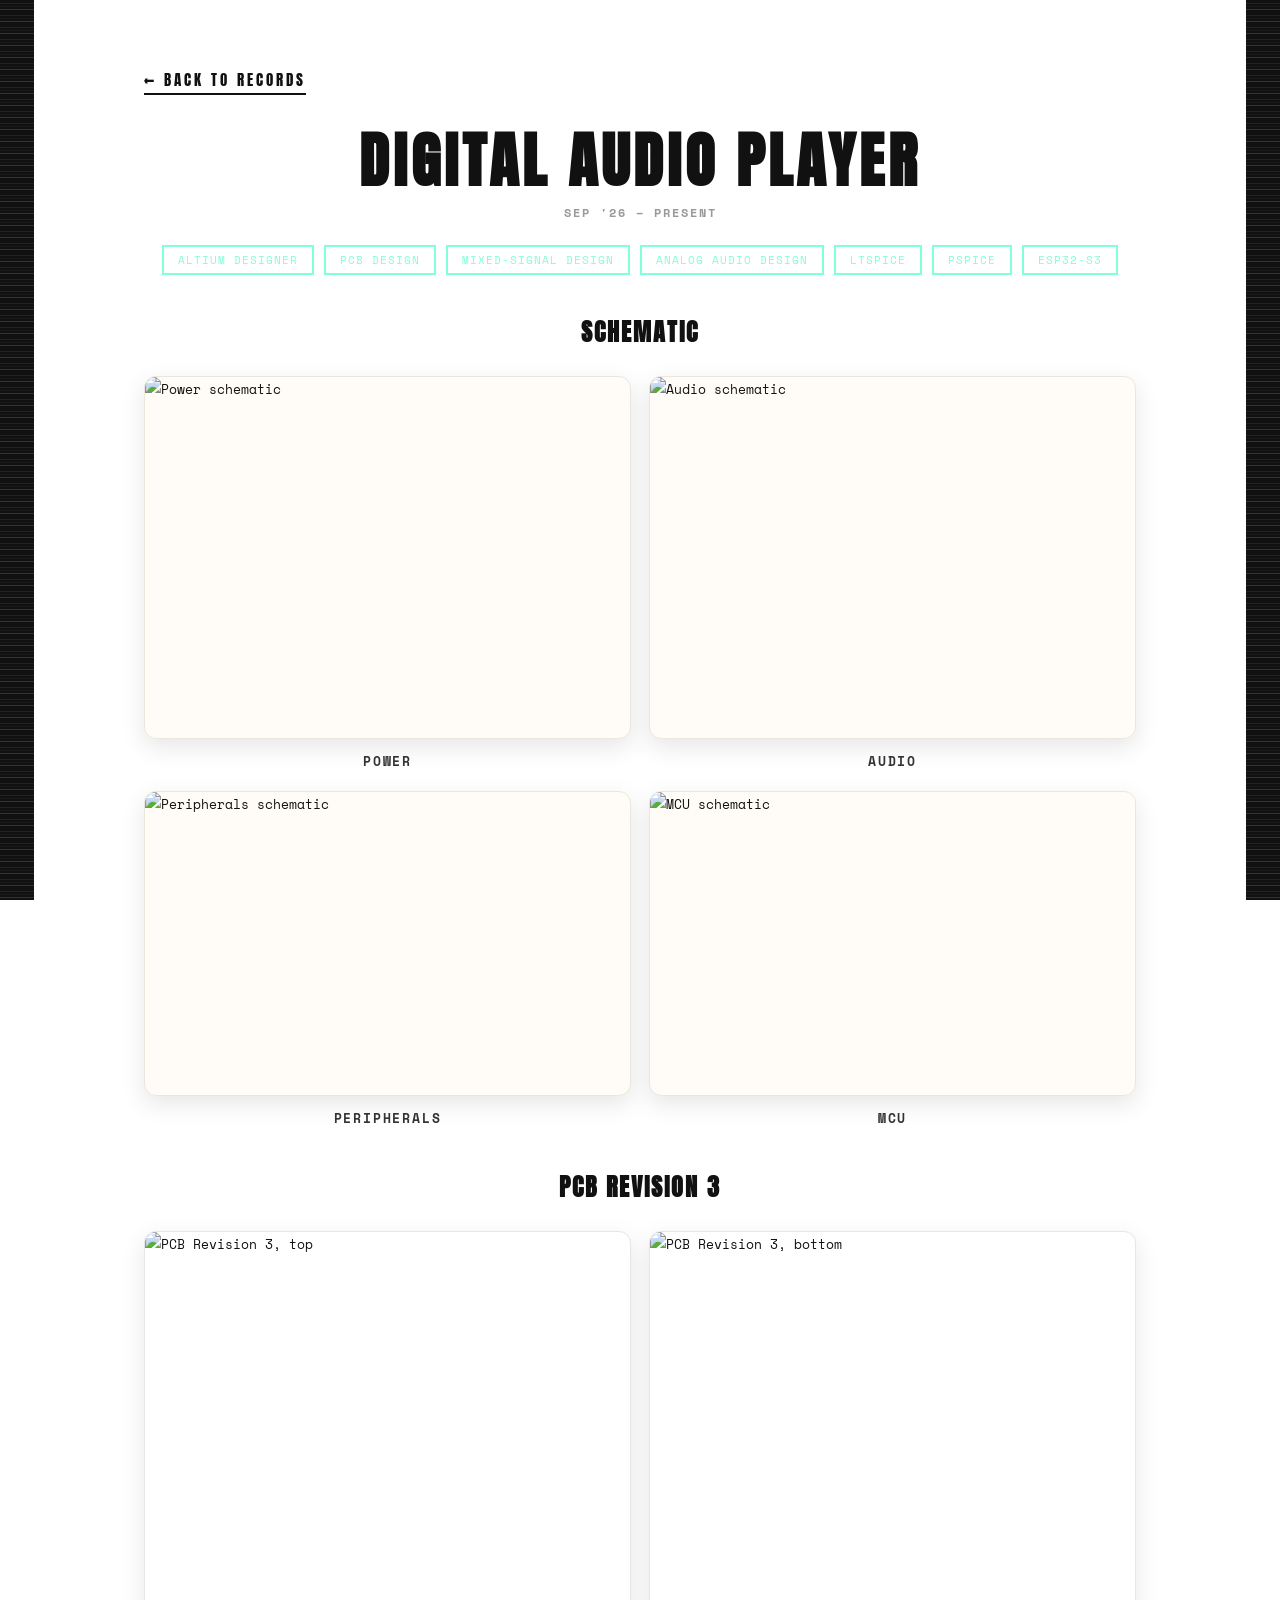
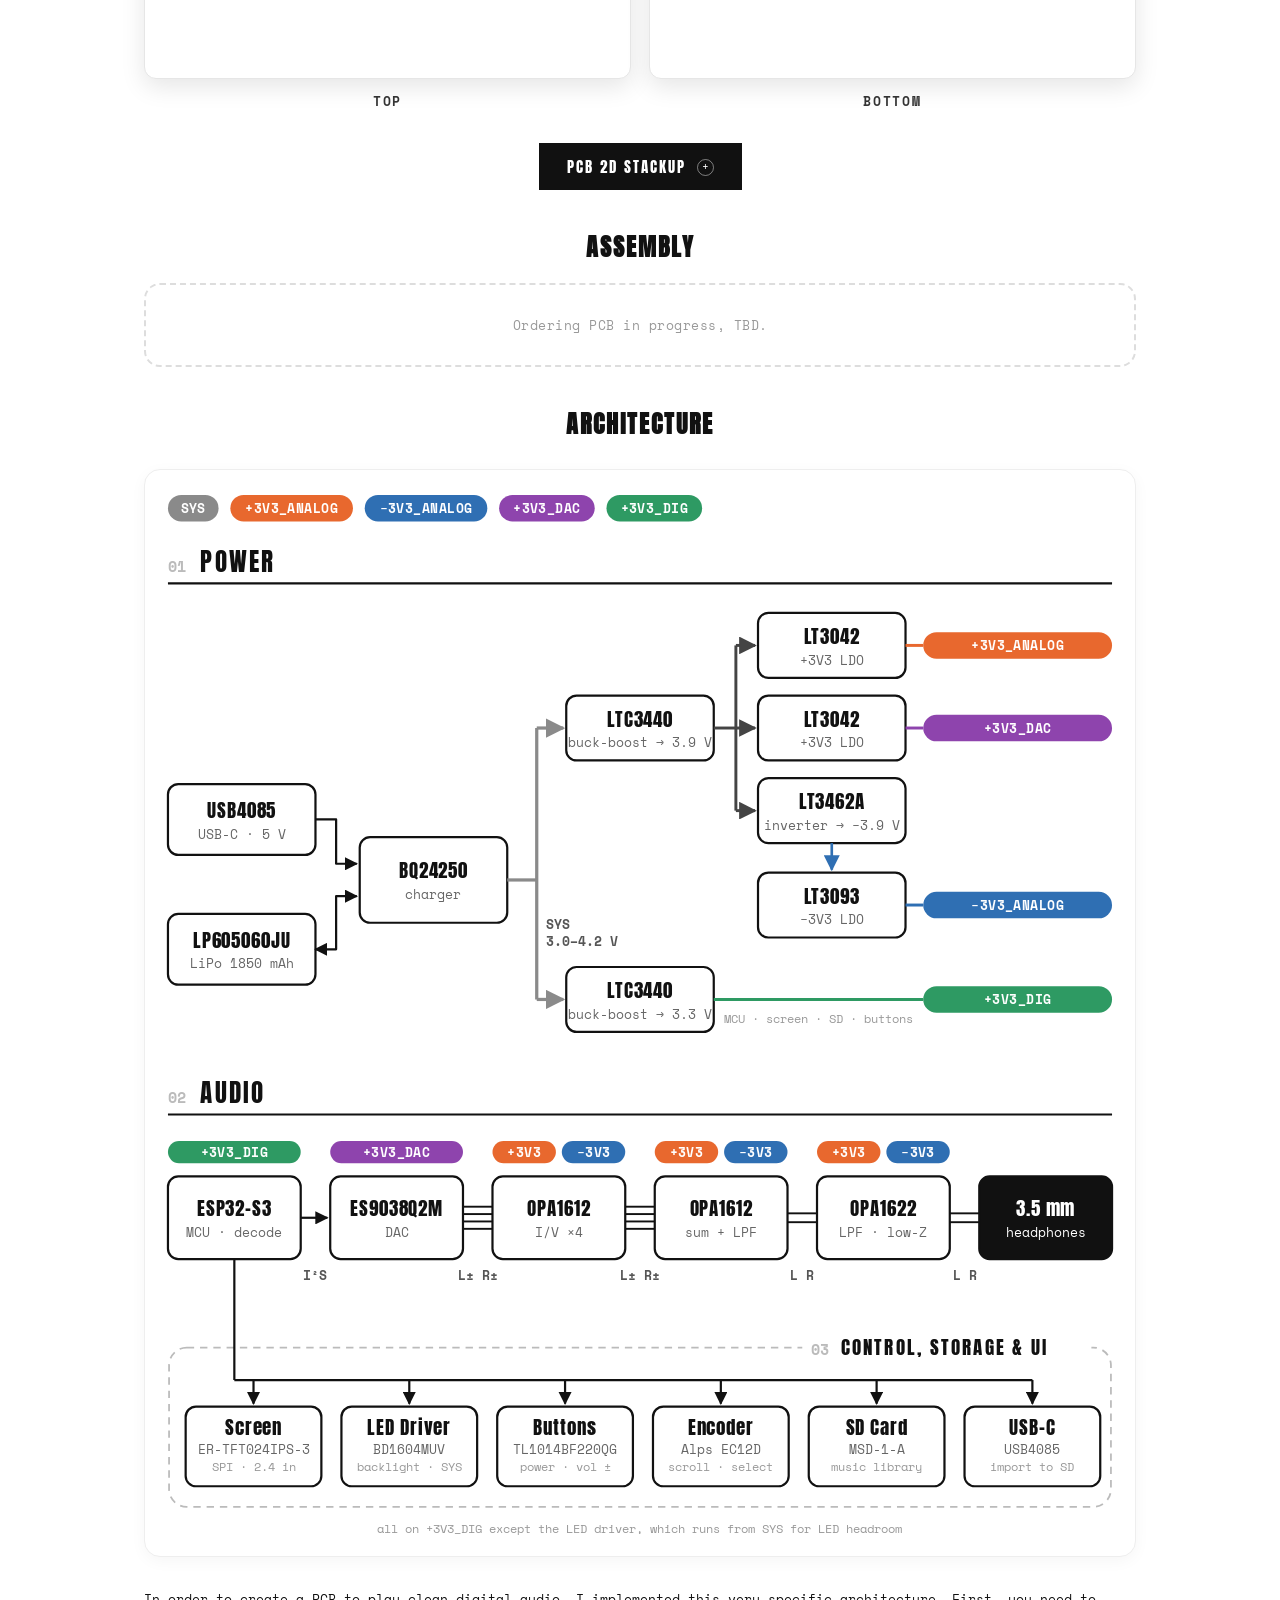
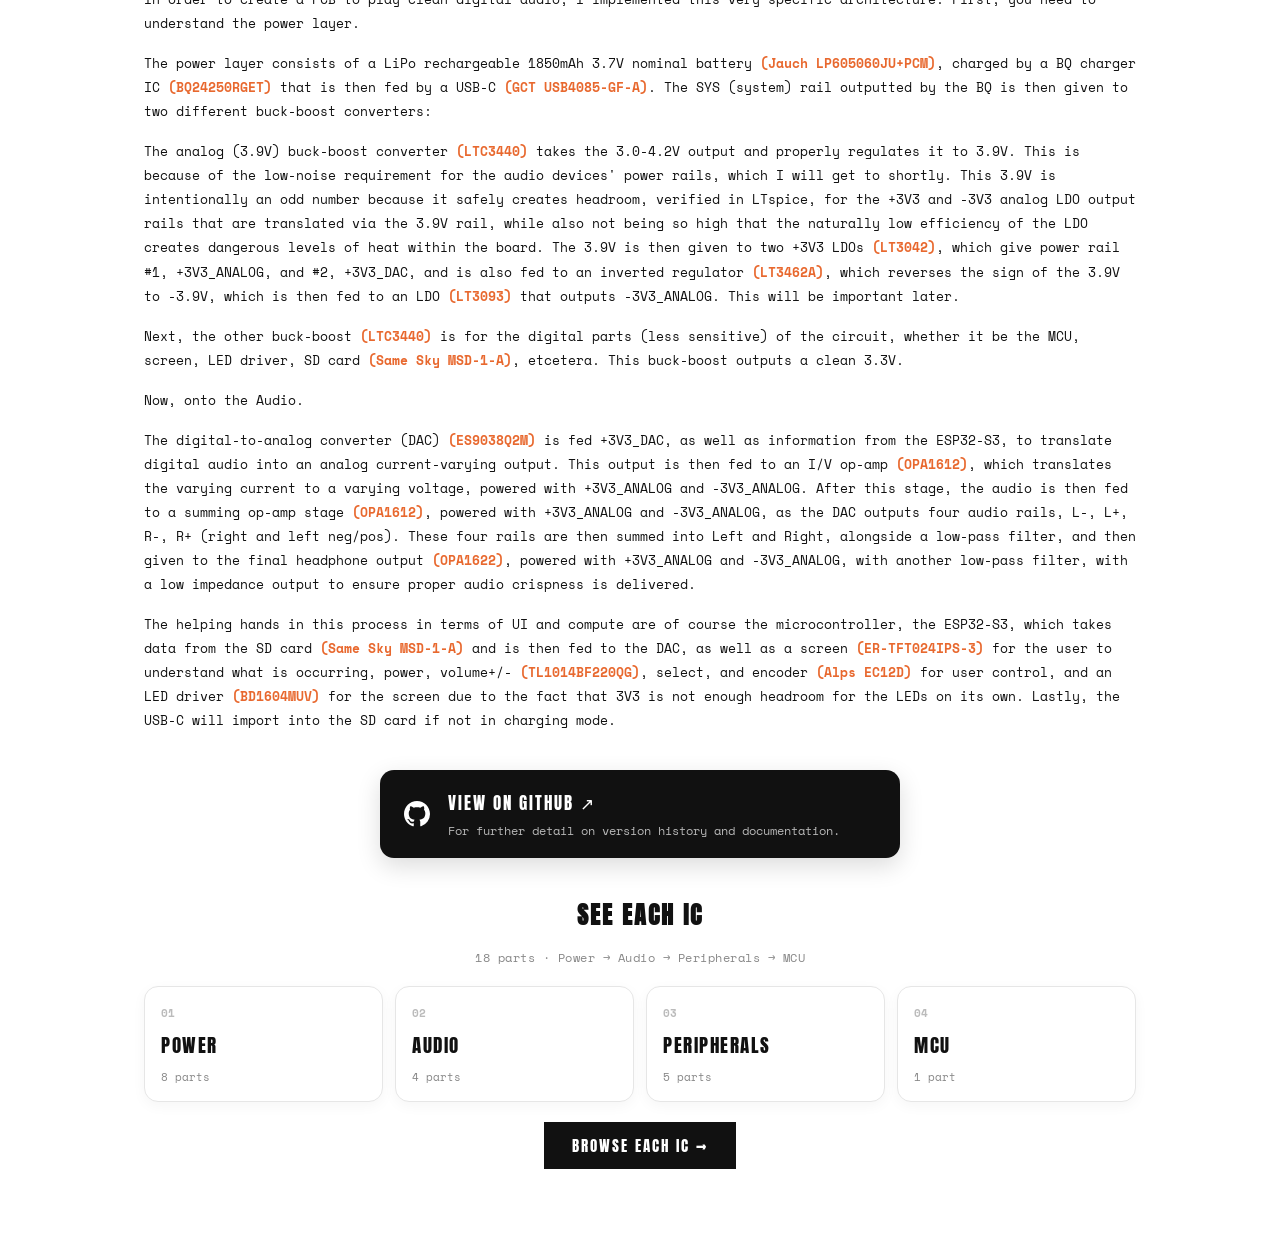
==== commit 347e6f11: "Update DAP renders and stackup layers New default view (cover), top/bottom renders and all six PCB 2" ====
--- a/digital-audio-player/index.html
+++ b/digital-audio-player/index.html
@@ -10,7 +10,7 @@
 <meta property="og:title" content="Digital Audio Player - Alexander Loker">
 <meta property="og:description" content="A portable digital audio player designed from scratch: ESP32-S3, ES9038Q2M DAC, discrete analog output stage and a low-noise power tree. Schematic, PCB Revision 3 and an interactive 3D model.">
 <meta property="og:url" content="https://alexloker.com/digital-audio-player">
-<meta property="og:image" content="https://i.imgur.com/0z7OYuD.png">
+<meta property="og:image" content="https://i.imgur.com/zYfTDID.png">
 <meta name="twitter:card" content="summary_large_image">
 <link rel="preconnect" href="https://fonts.googleapis.com">
 <link rel="preconnect" href="https://fonts.gstatic.com" crossorigin>
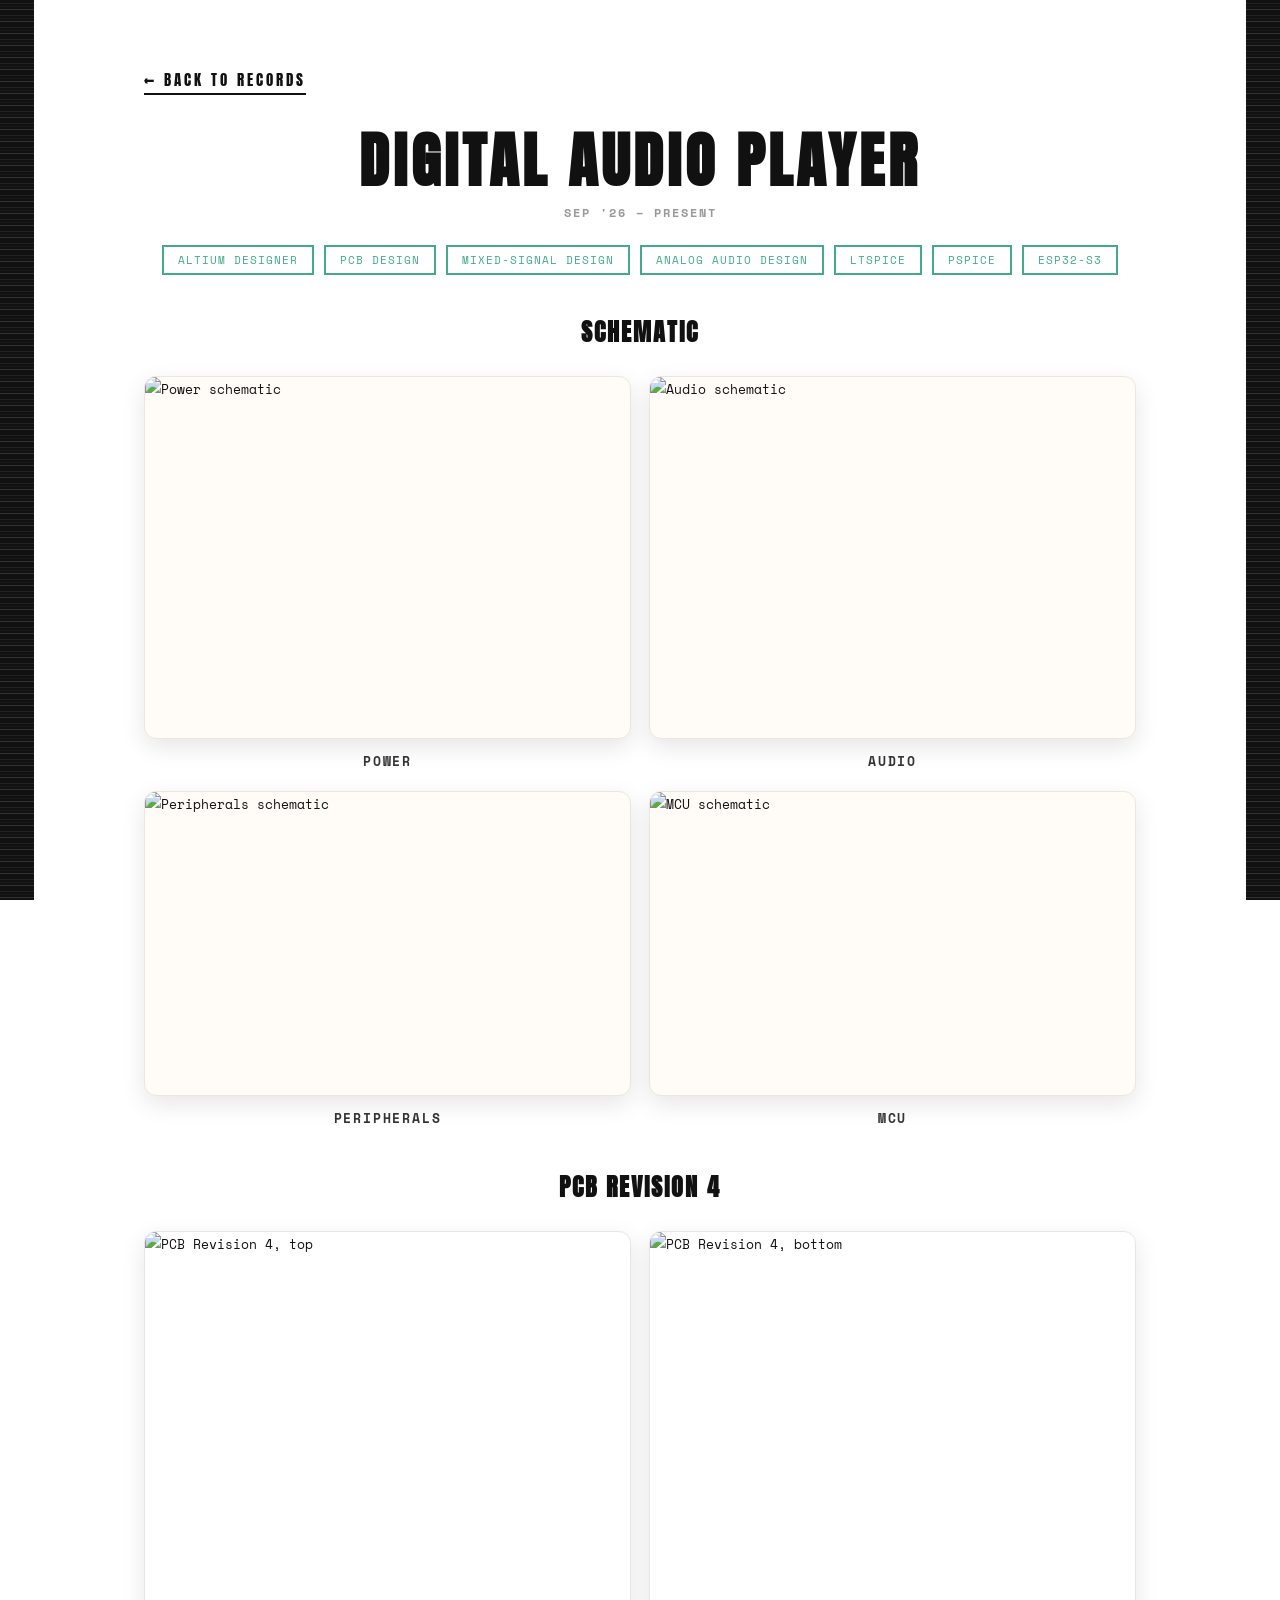
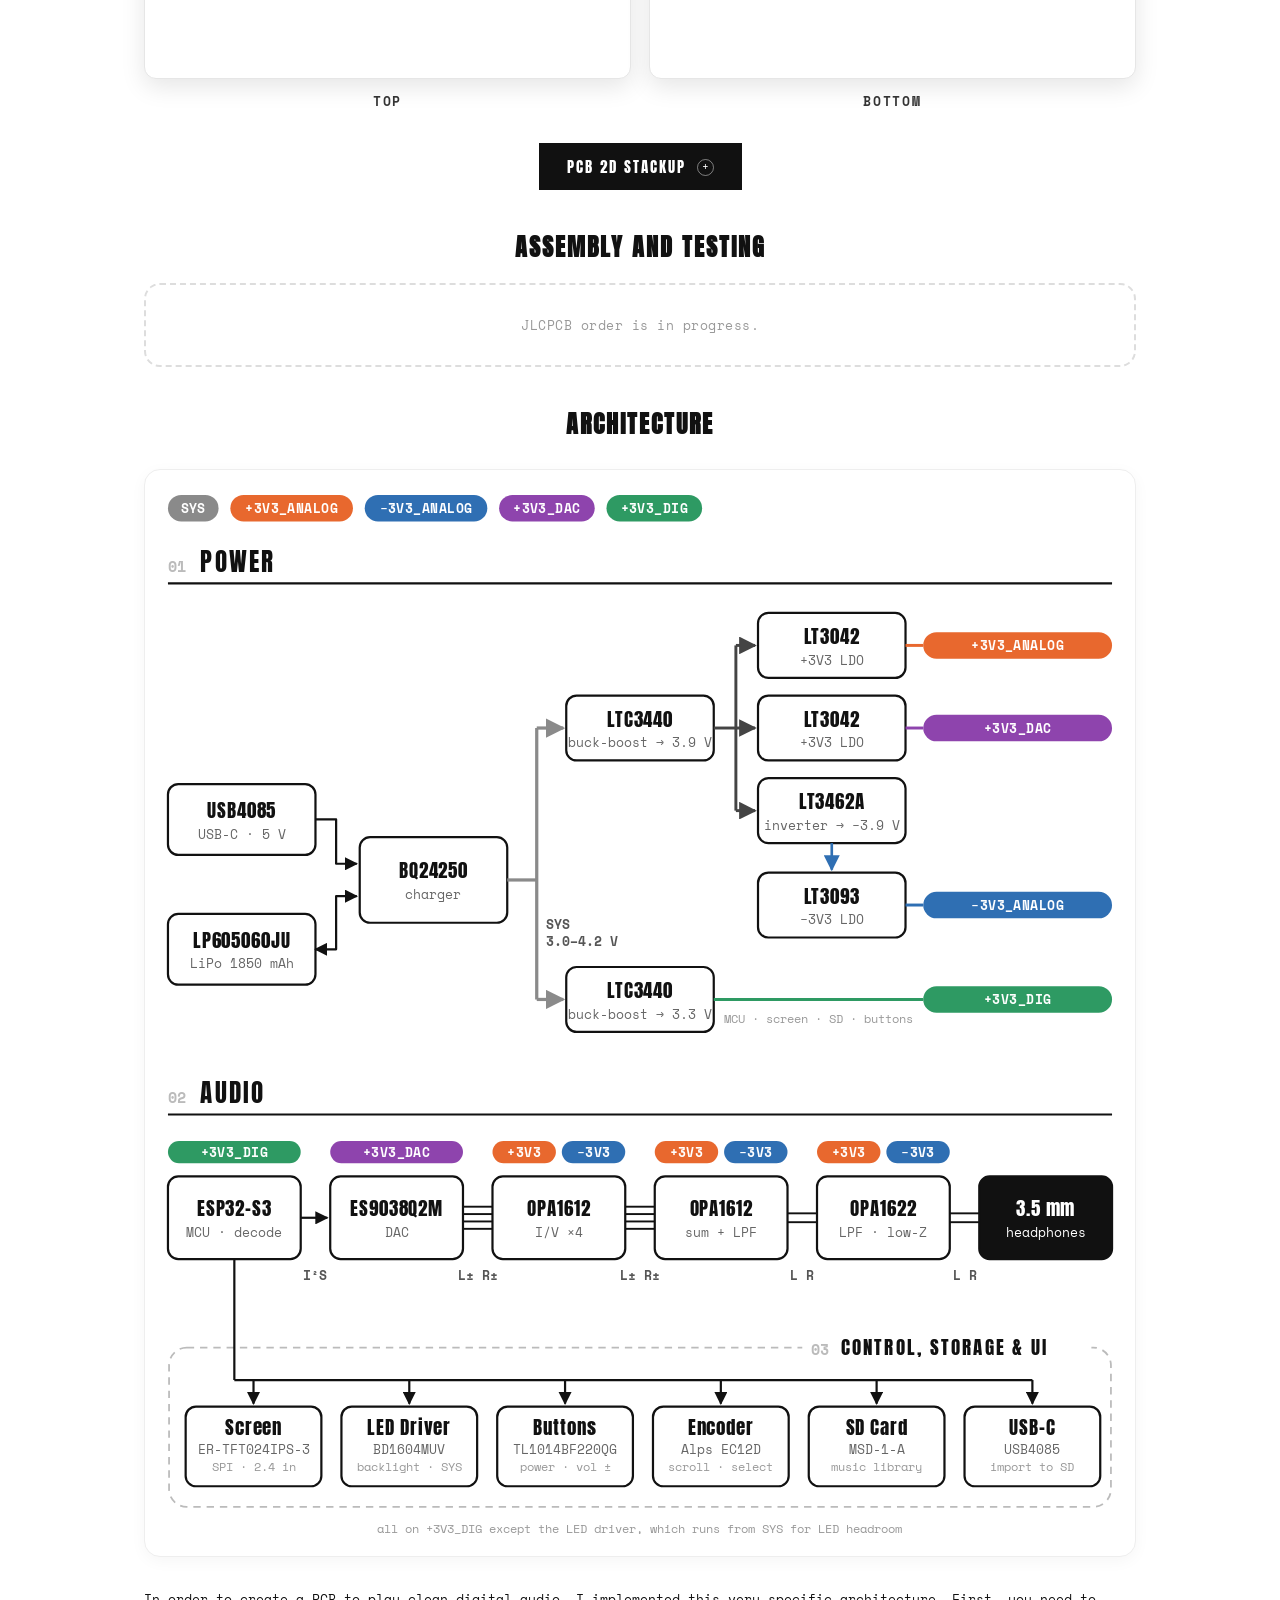
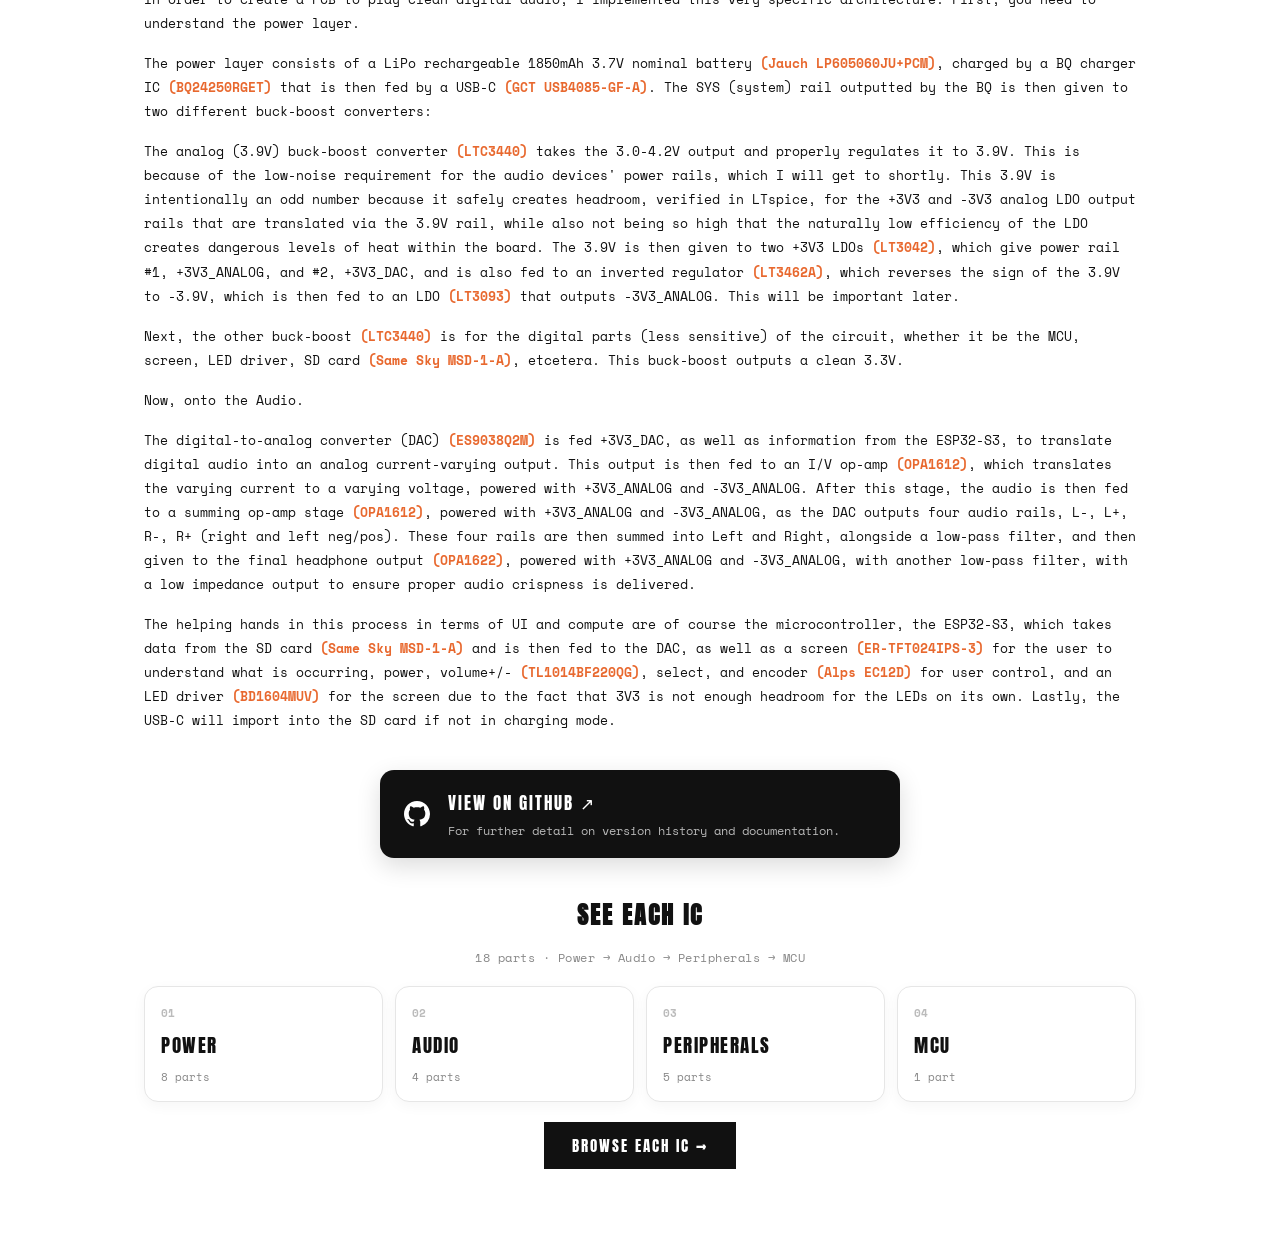
==== commit 2938dadd: "Update the DAP to PCB Revision 4 and drop IC footprints Relabels the board as Revision 4, removes th" ====
--- a/digital-audio-player/index.html
+++ b/digital-audio-player/index.html
@@ -4,11 +4,11 @@
 <meta charset="UTF-8">
 <meta name="viewport" content="width=device-width, initial-scale=1.0">
 <title>Digital Audio Player - Alexander Loker</title>
-<meta name="description" content="A portable digital audio player designed from scratch: ESP32-S3, ES9038Q2M DAC, discrete analog output stage and a low-noise power tree. Schematic, PCB Revision 3 and an interactive 3D model.">
+<meta name="description" content="A portable digital audio player designed from scratch: ESP32-S3, ES9038Q2M DAC, discrete analog output stage and a low-noise power tree. Schematic and PCB Revision 4.">
 <link rel="canonical" href="https://alexloker.com/digital-audio-player">
 <meta property="og:type" content="article">
 <meta property="og:title" content="Digital Audio Player - Alexander Loker">
-<meta property="og:description" content="A portable digital audio player designed from scratch: ESP32-S3, ES9038Q2M DAC, discrete analog output stage and a low-noise power tree. Schematic, PCB Revision 3 and an interactive 3D model.">
+<meta property="og:description" content="A portable digital audio player designed from scratch: ESP32-S3, ES9038Q2M DAC, discrete analog output stage and a low-noise power tree. Schematic and PCB Revision 4.">
 <meta property="og:url" content="https://alexloker.com/digital-audio-player">
 <meta property="og:image" content="https://i.imgur.com/zYfTDID.png">
 <meta name="twitter:card" content="summary_large_image">
--- a/assets/styles.css
+++ b/assets/styles.css
@@ -503,7 +503,7 @@
   .ic-card-part{color:#999}
   /* two panes side by side: the schematic sets the row height from its own aspect ratio,
      the footprint pane stretches to match */
-  .ic-card-panes{display:grid;grid-template-columns:repeat(2,minmax(0,1fr));gap:14px}
+  .ic-card-panes{display:grid;grid-template-columns:minmax(0,1fr);gap:14px}
   .ic-pane{margin:0;display:flex;flex-direction:column}
   .ic-pane img, .ic-pane-empty{
     flex:1;width:100%;display:block;margin:0;min-height:150px;
